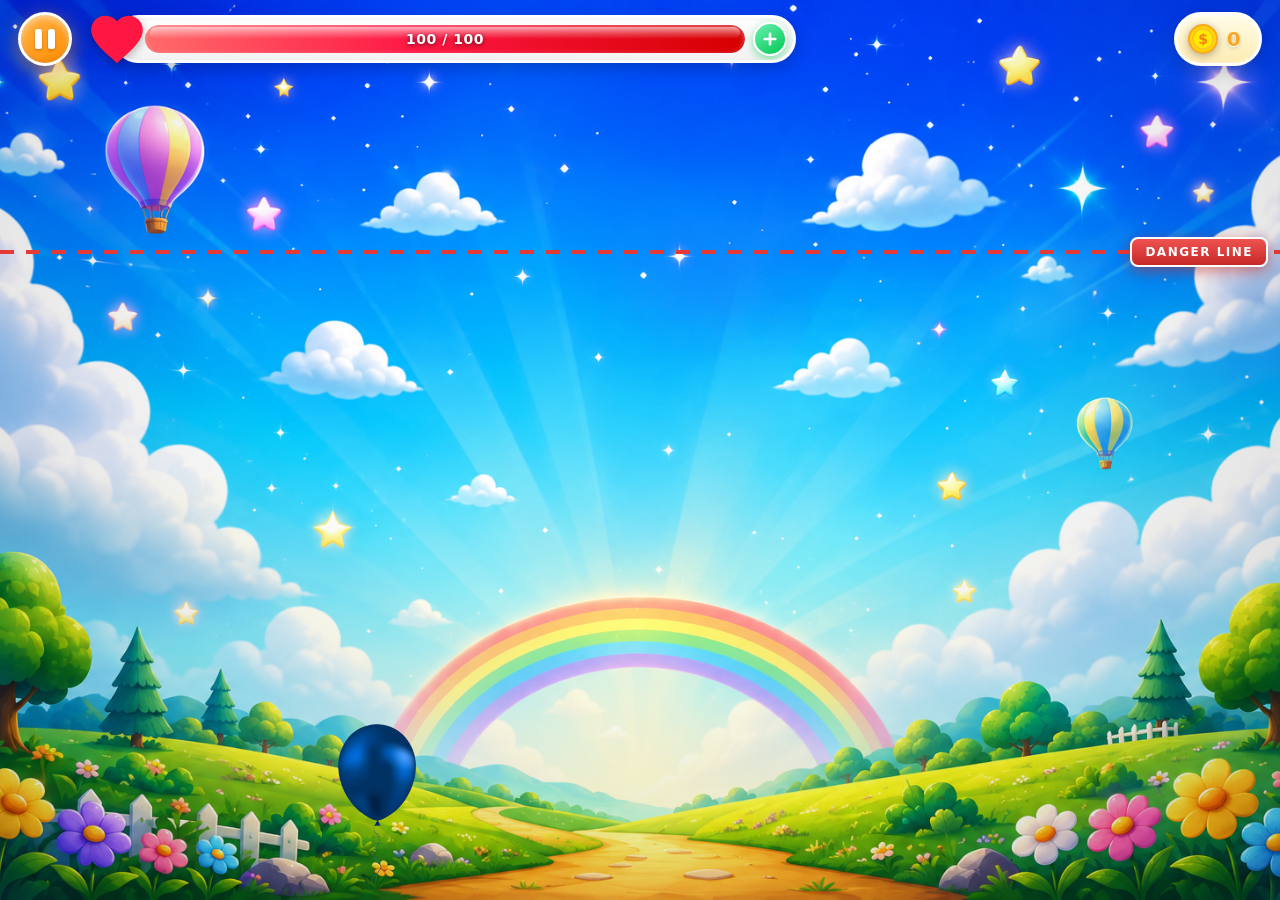
==== Balloon Pop Adventure/game.html @ c1c0a679 "Add files via upload" ====
<!DOCTYPE html>
<html lang="en">
<head>
<meta charset="UTF-8">
<meta name="viewport" content="width=device-width, initial-scale=1.0, maximum-scale=1.0, user-scalable=no">
<title>Balloon Game UI – Full Screen</title>
<style>
  * {
    margin: 0;
    padding: 0;
    box-sizing: border-box;
    -webkit-tap-highlight-color: transparent;
  }

  html, body {
    width: 100%;
    height: 100%;
    overflow: hidden;
    font-family: 'Segoe UI', system-ui, -apple-system, sans-serif;
  }

  body {
    background: url('assets/bg-img.png') center center / cover no-repeat;
    background-color: #5DADE2;
    position: relative;
  }

  body::before {
    content: '';
    position: absolute;
    inset: 0;
    background: radial-gradient(ellipse at 50% 30%, transparent 40%, rgba(0,0,0,0.18) 100%);
    pointer-events: none;
    z-index: 1;
  }

  /* ========== FULL-SCREEN GAME LAYER ========== */
  .game-ui {
    position: absolute;
    inset: 0;
    z-index: 10;
  }

  /* ========== TOP BAR ========== */
  .top-bar {
    position: absolute;
    top: 0;
    left: 0;
    right: 0;
    padding: max(12px, env(safe-area-inset-top)) clamp(10px, 3vw, 18px) 10px;
    display: flex;
    align-items: center;
    gap: clamp(8px, 2vw, 14px);
    z-index: 30;
    animation: slideDown 0.7s cubic-bezier(0.22, 1, 0.36, 1) both;
    flex-wrap: nowrap;
  }

  @keyframes slideDown {
    from { opacity: 0; transform: translateY(-45px); }
    to   { opacity: 1; transform: translateY(0); }
  }

  /* ----- Pause Button ----- */
  .pause-btn {
    width: clamp(42px, 12vw, 54px);
    height: clamp(42px, 12vw, 54px);
    border-radius: 50%;
    background: linear-gradient(145deg, #FFB347, #FF8C00);
    border: 3px solid #fff;
    box-shadow:
      0 6px 20px rgba(255, 140, 0, 0.55),
      inset 0 3px 6px rgba(255,255,255,0.5),
      inset 0 -2px 4px rgba(0,0,0,0.12);
    display: flex;
    align-items: center;
    justify-content: center;
    cursor: pointer;
    flex-shrink: 0;
    transition: transform 0.18s ease, box-shadow 0.18s ease;
    animation: gentlePulse 2.8s ease-in-out infinite;
  }
  .pause-btn:hover {
    transform: scale(1.1);
    box-shadow: 0 8px 24px rgba(255, 140, 0, 0.65);
  }
  .pause-btn:active {
    transform: scale(0.92);
  }
  .pause-icon {
    display: flex;
    gap: clamp(4px, 1.2vw, 6px);
  }
  .pause-icon span {
    width: clamp(5px, 1.5vw, 7px);
    height: clamp(14px, 4.5vw, 20px);
    background: #fff;
    border-radius: 2.5px;
    box-shadow: 0 1px 3px rgba(0,0,0,0.25);
  }

  @keyframes gentlePulse {
    0%, 100% { box-shadow: 0 6px 20px rgba(255, 140, 0, 0.55), inset 0 3px 6px rgba(255,255,255,0.5); }
    50%      { box-shadow: 0 6px 28px rgba(255, 140, 0, 0.75), inset 0 3px 6px rgba(255,255,255,0.5); }
  }

  /* ----- Energy Bar (flexible) ----- */
  .energy-wrap {
    position: relative;
    flex: 1 1 auto;
    min-width: 0;                 /* allows shrinking */
    max-width: min(710px, 55vw);
    height: clamp(36px, 10vw, 48px);
  }

  .energy-bar {
    position: absolute;
    left: clamp(18px, 5vw, 28px); /* space for overlapping heart */
    right: 0;
    top: 0;
    bottom: 0;
    background: linear-gradient(180deg, #ffffff 0%, #f3f3f3 100%);
    border-radius: 999px;
    border: 3px solid #fff;
    box-shadow:
      0 5px 16px rgba(0,0,0,0.2),
      inset 0 1px 4px rgba(0,0,0,0.06);
    display: flex;
    align-items: center;
    padding: 0 6px 0 clamp(18px, 5vw, 28px);
    overflow: hidden;
  }

  /* Heart overlapping the left corner */
  .heart-icon {
    position: absolute;
    left: 0;
    top: 50%;
    transform: translateY(-50%);
    width: clamp(40px, 12vw, 62px);
    height: clamp(40px, 12vw, 62px);
    z-index: 5;
    filter: drop-shadow(0 3px 5px rgba(0,0,0,0.3));
    animation: heartbeat 1.6s ease-in-out infinite;
  }

  @keyframes heartbeat {
    0%, 100%, 14%, 28%, 70% { transform: translateY(-50%) scale(1); }
    42%      { transform: translateY(-50%) scale(1.14); }
  }

  .energy-fill-wrap {
    flex: 1;
    height: clamp(18px, 5.5vw, 28px);
    background: #e4e4e4;
    border-radius: 999px;
    overflow: hidden;
    position: relative;
    min-width: 0;
  }

  .energy-fill {
    height: 100%;
    width: 100%;
    background: linear-gradient(90deg, #FF6B6B 0%, #FF1744 45%, #D50000 100%);
    border-radius: 999px;
    position: relative;
    box-shadow: inset 0 2px 6px rgba(255,255,255,0.4);
    animation: energyShine 2.5s ease-in-out infinite;
  }
  .energy-fill::after {
    content: '';
    position: absolute;
    top: 2px;
    left: 5px;
    right: 5px;
    height: 42%;
    background: linear-gradient(180deg, rgba(255,255,255,0.55), transparent);
    border-radius: 999px;
  }

  @keyframes energyShine {
    0%, 100% { filter: brightness(1); }
    50%      { filter: brightness(1.13); }
  }

  .energy-text {
    position: absolute;
    left: 50%;
    top: 50%;
    transform: translate(-50%, -50%);
    font-size: clamp(11px, 3vw, 14px);
    font-weight: 800;
    color: #fff;
    text-shadow: 0 1px 4px rgba(0,0,0,0.6);
    letter-spacing: 0.5px;
    white-space: nowrap;
    z-index: 2;
  }

  /* + button */
  .plus-btn {
    width: clamp(26px, 8vw, 34px);
    height: clamp(26px, 8vw, 34px);
    border-radius: 50%;
    background: linear-gradient(145deg, #69F0AE, #00C853);
    border: 2px solid #fff;
    box-shadow: 0 3px 10px rgba(0, 200, 83, 0.5);
    display: flex;
    align-items: center;
    justify-content: center;
    margin-left: clamp(4px, 1.5vw, 8px);
    cursor: pointer;
    flex-shrink: 0;
    transition: transform 0.18s ease;
    animation: plusGlow 2.2s ease-in-out infinite;
  }
  .plus-btn:hover { transform: scale(1.15); }
  .plus-btn:active { transform: scale(0.9); }
  .plus-btn svg {
    width: clamp(14px, 4vw, 18px);
    height: clamp(14px, 4vw, 18px);
  }

  @keyframes plusGlow {
    0%, 100% { box-shadow: 0 3px 10px rgba(0, 200, 83, 0.5); }
    50%      { box-shadow: 0 3px 16px rgba(0, 200, 83, 0.75); }
  }

  /* ----- Coins ----- */
  .coins {
    display: flex;
    align-items: center;
    gap: clamp(4px, 1.5vw, 8px);
    background: linear-gradient(180deg, #FFFDE7 0%, #FFECB3 100%);
    padding: clamp(5px, 1.5vw, 8px) clamp(10px, 3vw, 18px) clamp(5px, 1.5vw, 8px) clamp(6px, 2vw, 10px);
    border-radius: 999px;
    border: 3px solid #fff;
    box-shadow:
      0 5px 16px rgba(0,0,0,0.18),
      inset 0 1px 4px rgba(255,255,255,0.7);
    flex-shrink: 0;
    margin-left: auto;
    animation: coinFloat 3s ease-in-out infinite;
  }

  @keyframes coinFloat {
    0%, 100% { transform: translateY(0); }
    50%      { transform: translateY(-4px); }
  }

  .coin-icon {
    width: clamp(24px, 7vw, 32px);
    height: clamp(24px, 7vw, 32px);
    filter: drop-shadow(0 2px 4px rgba(0,0,0,0.3));
    animation: coinSpin 6s linear infinite;
  }

  @keyframes coinSpin {
    0%   { transform: rotateY(0deg); }
    100% { transform: rotateY(360deg); }
  }

  .coin-value {
    font-size: clamp(14px, 4vw, 20px);
    font-weight: 800;
    color: #F9A825;
    text-shadow: 0 1px 0 #fff, 0 2px 4px rgba(0,0,0,0.18);
    letter-spacing: 0.4px;
  }

  /* ========== DANGER LINE ========== */
  .danger-line {
    position: absolute;
    left: 0;
    right: 0;
    top: clamp(22%, 28vh, 30%);
    height: 0;
    z-index: 20;
    display: flex;
    align-items: center;
    animation: dangerAppear 0.9s cubic-bezier(0.22, 1, 0.36, 1) 0.3s both;
  }

  @keyframes dangerAppear {
    from { opacity: 0; transform: scaleX(0.55); }
    to   { opacity: 1; transform: scaleX(1); }
  }

  .danger-line::before {
    content: '';
    position: absolute;
    left: 0;
    right: 0;
    height: 4px;
    background: repeating-linear-gradient(
      90deg,
      #E53935 0px,
      #E53935 14px,
      transparent 14px,
      transparent 26px
    );
    animation: dangerPulse 1.4s ease-in-out infinite;
  }

  @keyframes dangerPulse {
    0%, 100% {
      box-shadow: 0 0 8px rgba(229, 57, 53, 0.55);
      opacity: 0.9;
    }
    50% {
      box-shadow: 0 0 18px rgba(229, 57, 53, 0.95), 0 0 35px rgba(229, 57, 53, 0.45);
      opacity: 1;
    }
  }

  .danger-label {
    position: absolute;
    right: max(12px, env(safe-area-inset-right));
    background: linear-gradient(180deg, #EF5350, #C62828);
    color: #fff;
    font-size: clamp(9px, 2.5vw, 12px);
    font-weight: 800;
    letter-spacing: 1.5px;
    padding: clamp(4px, 1.2vw, 6px) clamp(8px, 2.5vw, 13px);
    border-radius: 8px;
    border: 2px solid #fff;
    box-shadow: 0 4px 14px rgba(198, 40, 40, 0.55);
    text-transform: uppercase;
    white-space: nowrap;
    animation: labelBlink 2s ease-in-out infinite;
  }

  @keyframes labelBlink {
    0%, 100% { transform: scale(1); }
    50%      { transform: scale(1.06); }
  }

  /* Balloons */
  .balloon-container {
    position: absolute;
    inset: 0;
    z-index: 15;
    overflow: hidden;
    pointer-events: none;
  }
  .balloon-container .balloon {
    position: absolute;
    width: clamp(50px, 18vw, 80px);
    height: auto;
    cursor: pointer;
    user-select: none;
    pointer-events: auto;
    transition: transform 0.15s ease;
  }
  .balloon-container .balloon.pop {
    transform: scale(1.4);
    opacity: 0;
  }

  /* Game Over */
  .game-over {
    position: absolute;
    inset: 0;
    z-index: 50;
    display: flex;
    flex-direction: column;
    align-items: center;
    justify-content: center;
    background: rgba(0, 0, 0, 0.55);
    color: #fff;
    gap: clamp(10px, 3vw, 16px);
    text-align: center;
    padding: 20px;
  }
  .game-over.hidden {
    display: none !important;
  }
  .game-over h2 {
    font-size: clamp(1.6rem, 7vw, 2.4rem);
    font-weight: 800;
  }
  .game-over p {
    font-size: clamp(1rem, 4vw, 1.3rem);
  }
  #restart-btn {
    margin-top: 12px;
    padding: clamp(10px, 3vw, 14px) clamp(24px, 8vw, 36px);
    font-size: clamp(0.95rem, 3.5vw, 1.1rem);
    font-weight: 700;
    border: none;
    border-radius: 50px;
    background: linear-gradient(145deg, #FFB347, #FF8C00);
    color: #fff;
    cursor: pointer;
    box-shadow: 0 6px 20px rgba(255, 140, 0, 0.5);
  }
  #restart-btn:active {
    transform: scale(0.95);
  }

  /* ========== RESPONSIVE BREAKPOINTS ========== */

  /* Very small phones */
  @media (max-width: 380px) {
    .top-bar {
      gap: 6px;
      padding-left: 8px;
      padding-right: 8px;
    }
    .energy-wrap {
      max-width: 48vw;
    }
    .energy-text {
      font-size: 10px;
    }
    .coins {
      padding: 4px 8px 4px 5px;
    }
  }

  /* Phones landscape / small tablets */
  @media (max-height: 500px) and (orientation: landscape) {
    .top-bar {
      padding-top: max(8px, env(safe-area-inset-top));
      padding-bottom: 6px;
    }
    .energy-wrap {
      height: 34px;
    }
    .heart-icon {
      width: 36px;
      height: 36px;
    }
    .danger-line {
      top: 32%;
    }
  }

  /* Tablets and up – give energy bar more room */
  @media (min-width: 768px) {
    .energy-wrap {
      max-width: min(710px, 60vw);
    }
  }

  /* Large screens */
  @media (min-width: 1200px) {
    .energy-wrap {
      max-width: 710px;
    }
  }
</style>
</head>
<body>

  <div class="game-ui">

    <div class="top-bar">
      <div class="pause-btn" title="Pause">
        <div class="pause-icon">
          <span></span>
          <span></span>
        </div>
      </div>

      <div class="energy-wrap">
        <svg class="heart-icon" viewBox="0 0 24 24" fill="#FF1744">
          <path d="M12 21.35l-1.45-1.32C5.4 15.36 2 12.28 2 8.5 2 5.42 4.42 3 7.5 3c1.74 0 3.41.81 4.5 2.09C13.09 3.81 14.76 3 16.5 3 19.58 3 22 5.42 22 8.5c0 3.78-3.4 6.86-8.55 11.54L12 21.35z"/>
        </svg>

        <div class="energy-bar">
          <div class="energy-fill-wrap">
            <div class="energy-fill"></div>
            <div class="energy-text">100 / 100</div>
          </div>

          <div class="plus-btn">
            <svg viewBox="0 0 24 24" fill="none" stroke="#fff" stroke-width="3.5" stroke-linecap="round">
              <line x1="12" y1="5" x2="12" y2="19"/>
              <line x1="5" y1="12" x2="19" y2="12"/>
            </svg>
          </div>
        </div>
      </div>

      <div class="coins">
        <svg class="coin-icon" viewBox="0 0 32 32">
          <circle cx="16" cy="16" r="14" fill="#FFD600" stroke="#F9A825" stroke-width="2"/>
          <circle cx="16" cy="16" r="10" fill="#FFEA00" stroke="#FBC02D" stroke-width="1.5"/>
          <text x="16" y="21" text-anchor="middle" font-size="14" font-weight="900" fill="#F57F17">$</text>
        </svg>
        <span class="coin-value">0</span>
      </div>
    </div>

    <div class="danger-line">
      <div class="danger-label">DANGER LINE</div>
    </div>

    <div id="balloon-container" class="balloon-container"></div>

    <section class="game-over hidden">
      <h2>Game Over</h2>
      <p>Score: <span class="final-score">0</span></p>
      <button id="restart-btn">Play Again</button>
    </section>

  </div>

  <script src="js/config.js" defer></script>
  <script src="js/ui.js" defer></script>
  <script src="js/balloon.js" defer></script>
  <script src="js/game.js" defer></script>
  <script src="js/main.js" defer></script>

</body>
</html>
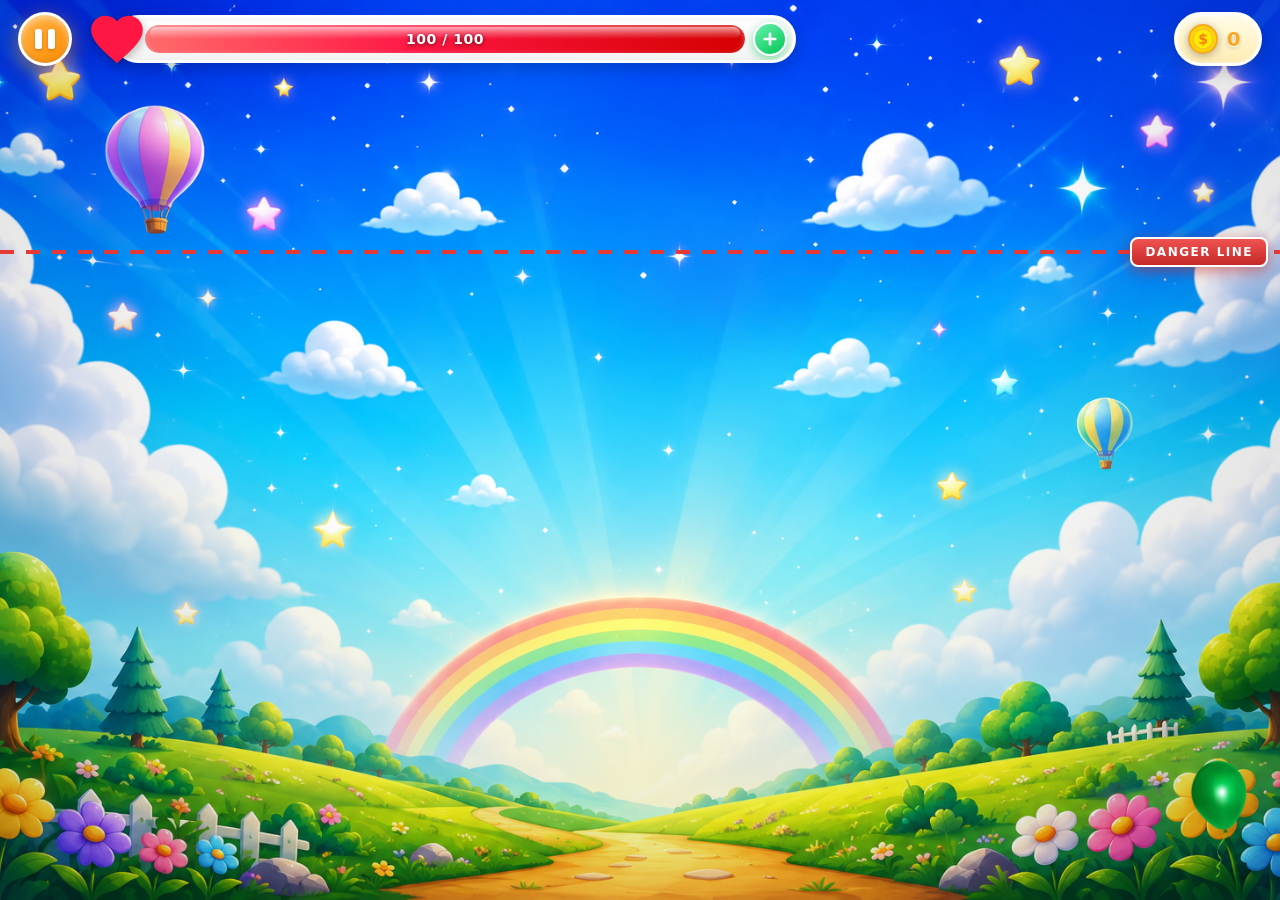
==== commit 37a985a4: "Add files via upload" ====
--- a/Balloon Pop Adventure/game.html
+++ b/Balloon Pop Adventure/game.html
@@ -399,6 +399,36 @@
     transform: scale(0.95);
   }
 
+  .game-over-buttons {
+  display: flex;
+  flex-wrap: wrap;
+  gap: 12px;
+  justify-content: center;
+  margin-top: 10px;
+}
+
+#home-btn {
+  padding: clamp(12px, 2vw, 16px) clamp(24px, 5vw, 40px);
+  font-size: clamp(0.9rem, 2vw, 1.1rem);
+  border-radius: 50px;
+  min-height: 48px;
+  border: none;
+  background: #4caf50;
+  color: white;
+  font-weight: bold;
+  cursor: pointer;
+  transition: 0.3s;
+}
+
+#home-btn:hover {
+  background: #43a047;
+  transform: scale(1.05);
+}
+
+#home-btn:active {
+  transform: scale(0.95);
+}
+
   /* ========== RESPONSIVE BREAKPOINTS ========== */
 
   /* Very small phones */
@@ -501,18 +531,41 @@
     <div id="balloon-container" class="balloon-container"></div>
 
     <section class="game-over hidden">
-      <h2>Game Over</h2>
-      <p>Score: <span class="final-score">0</span></p>
-      <button id="restart-btn">Play Again</button>
-    </section>
-
+  <h2>Game Over</h2>
+
+  <p>
+    Score:
+    <span class="final-score">0</span>
+  </p>
+
+  <div class="game-over-buttons">
+    <button id="restart-btn">Play Again</button>
+    <button id="home-btn">🏠 Return Home</button>
   </div>
+</section>
+
+  </div>
+
+  <audio id="pop-sound" preload="auto">
+  <source src="assets/audio/sound-effects/pop.mp3" type="audio/mpeg" />
+</audio>
+<audio id="game-over-sound" preload="auto">
+  <source src="assets/audio/sound-effects/game-over.mp3" type="audio/mpeg" />
+</audio>
+<audio id="click-sound" preload="auto">
+  <source src="assets/audio/sound-effects/click.mp3" type="audio/mpeg" />
+</audio>
+<!-- Optional background music for the game -->
+<audio id="bg-music" loop preload="auto">
+  <source src="assets/audio/home-music.mp3" type="audio/mpeg" />
+</audio>
 
   <script src="js/config.js" defer></script>
-  <script src="js/ui.js" defer></script>
-  <script src="js/balloon.js" defer></script>
-  <script src="js/game.js" defer></script>
-  <script src="js/main.js" defer></script>
+<script src="js/sound.js" defer></script>   <!-- ← THIS WAS MISSING -->
+<script src="js/ui.js" defer></script>
+<script src="js/balloon.js" defer></script>
+<script src="js/game.js" defer></script>
+<script src="js/main.js" defer></script>
 
 </body>
 </html>
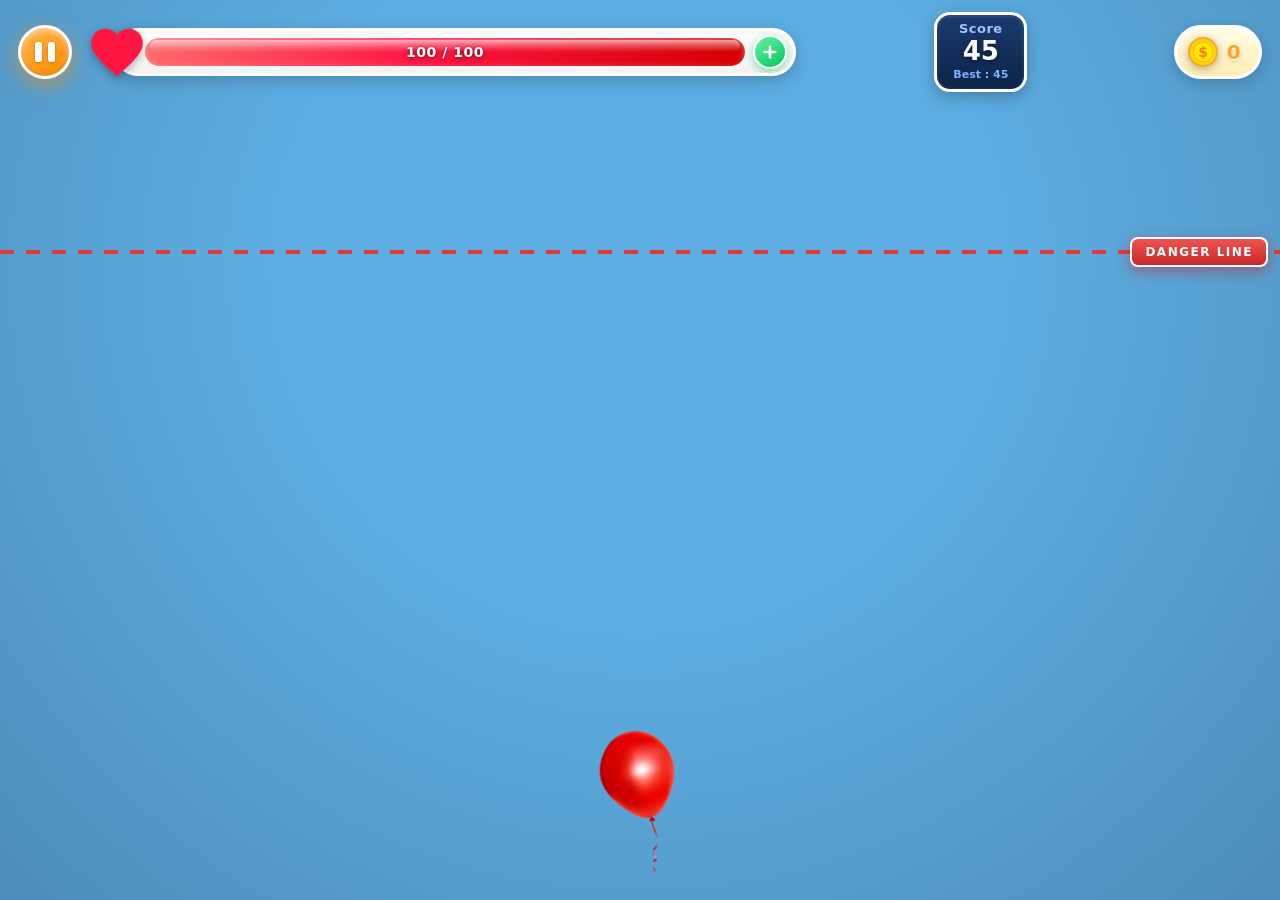
==== commit 9c4f8fe4: "Add files via upload" ====
--- a/Balloon Pop Adventure/game.html
+++ b/Balloon Pop Adventure/game.html
@@ -1,571 +1,109 @@
 <!DOCTYPE html>
 <html lang="en">
-<head>
-<meta charset="UTF-8">
-<meta name="viewport" content="width=device-width, initial-scale=1.0, maximum-scale=1.0, user-scalable=no">
-<title>Balloon Game UI – Full Screen</title>
-<style>
-  * {
-    margin: 0;
-    padding: 0;
-    box-sizing: border-box;
-    -webkit-tap-highlight-color: transparent;
-  }
+  <head>
+    <meta charset="UTF-8">
+    <meta name="viewport"
+      content="width=device-width, initial-scale=1.0, maximum-scale=1.0, user-scalable=no">
+    <title>Balloon Game UI – Full Screen</title>
+    <link rel="stylesheet" href="css/style.css">
+  </head>
+  <body>
 
-  html, body {
-    width: 100%;
-    height: 100%;
-    overflow: hidden;
-    font-family: 'Segoe UI', system-ui, -apple-system, sans-serif;
-  }
+    <div class="game-ui">
 
-  body {
-    background: url('assets/bg-img.png') center center / cover no-repeat;
-    background-color: #5DADE2;
-    position: relative;
-  }
+      <div class="top-bar">
+        <div class="pause-btn" title="Pause">
+          <div class="pause-icon">
+            <span></span>
+            <span></span>
+          </div>
+        </div>
 
-  body::before {
-    content: '';
-    position: absolute;
-    inset: 0;
-    background: radial-gradient(ellipse at 50% 30%, transparent 40%, rgba(0,0,0,0.18) 100%);
-    pointer-events: none;
-    z-index: 1;
-  }
+        <div class="energy-wrap">
+          <svg class="heart-icon" viewBox="0 0 24 24" fill="#FF1744">
+            <path
+              d="M12 21.35l-1.45-1.32C5.4 15.36 2 12.28 2 8.5 2 5.42 4.42 3 7.5 3c1.74 0 3.41.81 4.5 2.09C13.09 3.81 14.76 3 16.5 3 19.58 3 22 5.42 22 8.5c0 3.78-3.4 6.86-8.55 11.54L12 21.35z" />
+          </svg>
 
-  /* ========== FULL-SCREEN GAME LAYER ========== */
-  .game-ui {
-    position: absolute;
-    inset: 0;
-    z-index: 10;
-  }
+          <div class="energy-bar">
+            <div class="energy-fill-wrap">
+              <div class="energy-fill"></div>
+              <div class="energy-text">100 / 100</div>
+            </div>
 
-  /* ========== TOP BAR ========== */
-  .top-bar {
-    position: absolute;
-    top: 0;
-    left: 0;
-    right: 0;
-    padding: max(12px, env(safe-area-inset-top)) clamp(10px, 3vw, 18px) 10px;
-    display: flex;
-    align-items: center;
-    gap: clamp(8px, 2vw, 14px);
-    z-index: 30;
-    animation: slideDown 0.7s cubic-bezier(0.22, 1, 0.36, 1) both;
-    flex-wrap: nowrap;
-  }
+            <div class="plus-btn">
+              <svg viewBox="0 0 24 24" fill="none" stroke="#fff"
+                stroke-width="3.5" stroke-linecap="round">
+                <line x1="12" y1="5" x2="12" y2="19" />
+                <line x1="5" y1="12" x2="19" y2="12" />
+              </svg>
+            </div>
+          </div>
+        </div>
 
-  @keyframes slideDown {
-    from { opacity: 0; transform: translateY(-45px); }
-    to   { opacity: 1; transform: translateY(0); }
-  }
+        <!-- ===== SCORE BOX ===== -->
+        <div class="score-box">
+          <div class="score-label">Score</div>
+          <div class="score-value">0</div>
+          <div class="best-score">Best : 0</div>
+        </div>
 
-  /* ----- Pause Button ----- */
-  .pause-btn {
-    width: clamp(42px, 12vw, 54px);
-    height: clamp(42px, 12vw, 54px);
-    border-radius: 50%;
-    background: linear-gradient(145deg, #FFB347, #FF8C00);
-    border: 3px solid #fff;
-    box-shadow:
-      0 6px 20px rgba(255, 140, 0, 0.55),
-      inset 0 3px 6px rgba(255,255,255,0.5),
-      inset 0 -2px 4px rgba(0,0,0,0.12);
-    display: flex;
-    align-items: center;
-    justify-content: center;
-    cursor: pointer;
-    flex-shrink: 0;
-    transition: transform 0.18s ease, box-shadow 0.18s ease;
-    animation: gentlePulse 2.8s ease-in-out infinite;
-  }
-  .pause-btn:hover {
-    transform: scale(1.1);
-    box-shadow: 0 8px 24px rgba(255, 140, 0, 0.65);
-  }
-  .pause-btn:active {
-    transform: scale(0.92);
-  }
-  .pause-icon {
-    display: flex;
-    gap: clamp(4px, 1.2vw, 6px);
-  }
-  .pause-icon span {
-    width: clamp(5px, 1.5vw, 7px);
-    height: clamp(14px, 4.5vw, 20px);
-    background: #fff;
-    border-radius: 2.5px;
-    box-shadow: 0 1px 3px rgba(0,0,0,0.25);
-  }
-
-  @keyframes gentlePulse {
-    0%, 100% { box-shadow: 0 6px 20px rgba(255, 140, 0, 0.55), inset 0 3px 6px rgba(255,255,255,0.5); }
-    50%      { box-shadow: 0 6px 28px rgba(255, 140, 0, 0.75), inset 0 3px 6px rgba(255,255,255,0.5); }
-  }
-
-  /* ----- Energy Bar (flexible) ----- */
-  .energy-wrap {
-    position: relative;
-    flex: 1 1 auto;
-    min-width: 0;                 /* allows shrinking */
-    max-width: min(710px, 55vw);
-    height: clamp(36px, 10vw, 48px);
-  }
-
-  .energy-bar {
-    position: absolute;
-    left: clamp(18px, 5vw, 28px); /* space for overlapping heart */
-    right: 0;
-    top: 0;
-    bottom: 0;
-    background: linear-gradient(180deg, #ffffff 0%, #f3f3f3 100%);
-    border-radius: 999px;
-    border: 3px solid #fff;
-    box-shadow:
-      0 5px 16px rgba(0,0,0,0.2),
-      inset 0 1px 4px rgba(0,0,0,0.06);
-    display: flex;
-    align-items: center;
-    padding: 0 6px 0 clamp(18px, 5vw, 28px);
-    overflow: hidden;
-  }
-
-  /* Heart overlapping the left corner */
-  .heart-icon {
-    position: absolute;
-    left: 0;
-    top: 50%;
-    transform: translateY(-50%);
-    width: clamp(40px, 12vw, 62px);
-    height: clamp(40px, 12vw, 62px);
-    z-index: 5;
-    filter: drop-shadow(0 3px 5px rgba(0,0,0,0.3));
-    animation: heartbeat 1.6s ease-in-out infinite;
-  }
-
-  @keyframes heartbeat {
-    0%, 100%, 14%, 28%, 70% { transform: translateY(-50%) scale(1); }
-    42%      { transform: translateY(-50%) scale(1.14); }
-  }
-
-  .energy-fill-wrap {
-    flex: 1;
-    height: clamp(18px, 5.5vw, 28px);
-    background: #e4e4e4;
-    border-radius: 999px;
-    overflow: hidden;
-    position: relative;
-    min-width: 0;
-  }
-
-  .energy-fill {
-    height: 100%;
-    width: 100%;
-    background: linear-gradient(90deg, #FF6B6B 0%, #FF1744 45%, #D50000 100%);
-    border-radius: 999px;
-    position: relative;
-    box-shadow: inset 0 2px 6px rgba(255,255,255,0.4);
-    animation: energyShine 2.5s ease-in-out infinite;
-  }
-  .energy-fill::after {
-    content: '';
-    position: absolute;
-    top: 2px;
-    left: 5px;
-    right: 5px;
-    height: 42%;
-    background: linear-gradient(180deg, rgba(255,255,255,0.55), transparent);
-    border-radius: 999px;
-  }
-
-  @keyframes energyShine {
-    0%, 100% { filter: brightness(1); }
-    50%      { filter: brightness(1.13); }
-  }
-
-  .energy-text {
-    position: absolute;
-    left: 50%;
-    top: 50%;
-    transform: translate(-50%, -50%);
-    font-size: clamp(11px, 3vw, 14px);
-    font-weight: 800;
-    color: #fff;
-    text-shadow: 0 1px 4px rgba(0,0,0,0.6);
-    letter-spacing: 0.5px;
-    white-space: nowrap;
-    z-index: 2;
-  }
-
-  /* + button */
-  .plus-btn {
-    width: clamp(26px, 8vw, 34px);
-    height: clamp(26px, 8vw, 34px);
-    border-radius: 50%;
-    background: linear-gradient(145deg, #69F0AE, #00C853);
-    border: 2px solid #fff;
-    box-shadow: 0 3px 10px rgba(0, 200, 83, 0.5);
-    display: flex;
-    align-items: center;
-    justify-content: center;
-    margin-left: clamp(4px, 1.5vw, 8px);
-    cursor: pointer;
-    flex-shrink: 0;
-    transition: transform 0.18s ease;
-    animation: plusGlow 2.2s ease-in-out infinite;
-  }
-  .plus-btn:hover { transform: scale(1.15); }
-  .plus-btn:active { transform: scale(0.9); }
-  .plus-btn svg {
-    width: clamp(14px, 4vw, 18px);
-    height: clamp(14px, 4vw, 18px);
-  }
-
-  @keyframes plusGlow {
-    0%, 100% { box-shadow: 0 3px 10px rgba(0, 200, 83, 0.5); }
-    50%      { box-shadow: 0 3px 16px rgba(0, 200, 83, 0.75); }
-  }
-
-  /* ----- Coins ----- */
-  .coins {
-    display: flex;
-    align-items: center;
-    gap: clamp(4px, 1.5vw, 8px);
-    background: linear-gradient(180deg, #FFFDE7 0%, #FFECB3 100%);
-    padding: clamp(5px, 1.5vw, 8px) clamp(10px, 3vw, 18px) clamp(5px, 1.5vw, 8px) clamp(6px, 2vw, 10px);
-    border-radius: 999px;
-    border: 3px solid #fff;
-    box-shadow:
-      0 5px 16px rgba(0,0,0,0.18),
-      inset 0 1px 4px rgba(255,255,255,0.7);
-    flex-shrink: 0;
-    margin-left: auto;
-    animation: coinFloat 3s ease-in-out infinite;
-  }
-
-  @keyframes coinFloat {
-    0%, 100% { transform: translateY(0); }
-    50%      { transform: translateY(-4px); }
-  }
-
-  .coin-icon {
-    width: clamp(24px, 7vw, 32px);
-    height: clamp(24px, 7vw, 32px);
-    filter: drop-shadow(0 2px 4px rgba(0,0,0,0.3));
-    animation: coinSpin 6s linear infinite;
-  }
-
-  @keyframes coinSpin {
-    0%   { transform: rotateY(0deg); }
-    100% { transform: rotateY(360deg); }
-  }
-
-  .coin-value {
-    font-size: clamp(14px, 4vw, 20px);
-    font-weight: 800;
-    color: #F9A825;
-    text-shadow: 0 1px 0 #fff, 0 2px 4px rgba(0,0,0,0.18);
-    letter-spacing: 0.4px;
-  }
-
-  /* ========== DANGER LINE ========== */
-  .danger-line {
-    position: absolute;
-    left: 0;
-    right: 0;
-    top: clamp(22%, 28vh, 30%);
-    height: 0;
-    z-index: 20;
-    display: flex;
-    align-items: center;
-    animation: dangerAppear 0.9s cubic-bezier(0.22, 1, 0.36, 1) 0.3s both;
-  }
-
-  @keyframes dangerAppear {
-    from { opacity: 0; transform: scaleX(0.55); }
-    to   { opacity: 1; transform: scaleX(1); }
-  }
-
-  .danger-line::before {
-    content: '';
-    position: absolute;
-    left: 0;
-    right: 0;
-    height: 4px;
-    background: repeating-linear-gradient(
-      90deg,
-      #E53935 0px,
-      #E53935 14px,
-      transparent 14px,
-      transparent 26px
-    );
-    animation: dangerPulse 1.4s ease-in-out infinite;
-  }
-
-  @keyframes dangerPulse {
-    0%, 100% {
-      box-shadow: 0 0 8px rgba(229, 57, 53, 0.55);
-      opacity: 0.9;
-    }
-    50% {
-      box-shadow: 0 0 18px rgba(229, 57, 53, 0.95), 0 0 35px rgba(229, 57, 53, 0.45);
-      opacity: 1;
-    }
-  }
-
-  .danger-label {
-    position: absolute;
-    right: max(12px, env(safe-area-inset-right));
-    background: linear-gradient(180deg, #EF5350, #C62828);
-    color: #fff;
-    font-size: clamp(9px, 2.5vw, 12px);
-    font-weight: 800;
-    letter-spacing: 1.5px;
-    padding: clamp(4px, 1.2vw, 6px) clamp(8px, 2.5vw, 13px);
-    border-radius: 8px;
-    border: 2px solid #fff;
-    box-shadow: 0 4px 14px rgba(198, 40, 40, 0.55);
-    text-transform: uppercase;
-    white-space: nowrap;
-    animation: labelBlink 2s ease-in-out infinite;
-  }
-
-  @keyframes labelBlink {
-    0%, 100% { transform: scale(1); }
-    50%      { transform: scale(1.06); }
-  }
-
-  /* Balloons */
-  .balloon-container {
-    position: absolute;
-    inset: 0;
-    z-index: 15;
-    overflow: hidden;
-    pointer-events: none;
-  }
-  .balloon-container .balloon {
-    position: absolute;
-    width: clamp(50px, 18vw, 80px);
-    height: auto;
-    cursor: pointer;
-    user-select: none;
-    pointer-events: auto;
-    transition: transform 0.15s ease;
-  }
-  .balloon-container .balloon.pop {
-    transform: scale(1.4);
-    opacity: 0;
-  }
-
-  /* Game Over */
-  .game-over {
-    position: absolute;
-    inset: 0;
-    z-index: 50;
-    display: flex;
-    flex-direction: column;
-    align-items: center;
-    justify-content: center;
-    background: rgba(0, 0, 0, 0.55);
-    color: #fff;
-    gap: clamp(10px, 3vw, 16px);
-    text-align: center;
-    padding: 20px;
-  }
-  .game-over.hidden {
-    display: none !important;
-  }
-  .game-over h2 {
-    font-size: clamp(1.6rem, 7vw, 2.4rem);
-    font-weight: 800;
-  }
-  .game-over p {
-    font-size: clamp(1rem, 4vw, 1.3rem);
-  }
-  #restart-btn {
-    margin-top: 12px;
-    padding: clamp(10px, 3vw, 14px) clamp(24px, 8vw, 36px);
-    font-size: clamp(0.95rem, 3.5vw, 1.1rem);
-    font-weight: 700;
-    border: none;
-    border-radius: 50px;
-    background: linear-gradient(145deg, #FFB347, #FF8C00);
-    color: #fff;
-    cursor: pointer;
-    box-shadow: 0 6px 20px rgba(255, 140, 0, 0.5);
-  }
-  #restart-btn:active {
-    transform: scale(0.95);
-  }
-
-  .game-over-buttons {
-  display: flex;
-  flex-wrap: wrap;
-  gap: 12px;
-  justify-content: center;
-  margin-top: 10px;
-}
-
-#home-btn {
-  padding: clamp(12px, 2vw, 16px) clamp(24px, 5vw, 40px);
-  font-size: clamp(0.9rem, 2vw, 1.1rem);
-  border-radius: 50px;
-  min-height: 48px;
-  border: none;
-  background: #4caf50;
-  color: white;
-  font-weight: bold;
-  cursor: pointer;
-  transition: 0.3s;
-}
-
-#home-btn:hover {
-  background: #43a047;
-  transform: scale(1.05);
-}
-
-#home-btn:active {
-  transform: scale(0.95);
-}
-
-  /* ========== RESPONSIVE BREAKPOINTS ========== */
-
-  /* Very small phones */
-  @media (max-width: 380px) {
-    .top-bar {
-      gap: 6px;
-      padding-left: 8px;
-      padding-right: 8px;
-    }
-    .energy-wrap {
-      max-width: 48vw;
-    }
-    .energy-text {
-      font-size: 10px;
-    }
-    .coins {
-      padding: 4px 8px 4px 5px;
-    }
-  }
-
-  /* Phones landscape / small tablets */
-  @media (max-height: 500px) and (orientation: landscape) {
-    .top-bar {
-      padding-top: max(8px, env(safe-area-inset-top));
-      padding-bottom: 6px;
-    }
-    .energy-wrap {
-      height: 34px;
-    }
-    .heart-icon {
-      width: 36px;
-      height: 36px;
-    }
-    .danger-line {
-      top: 32%;
-    }
-  }
-
-  /* Tablets and up – give energy bar more room */
-  @media (min-width: 768px) {
-    .energy-wrap {
-      max-width: min(710px, 60vw);
-    }
-  }
-
-  /* Large screens */
-  @media (min-width: 1200px) {
-    .energy-wrap {
-      max-width: 710px;
-    }
-  }
-</style>
-</head>
-<body>
-
-  <div class="game-ui">
-
-    <div class="top-bar">
-      <div class="pause-btn" title="Pause">
-        <div class="pause-icon">
-          <span></span>
-          <span></span>
+        <div class="coins">
+          <svg class="coin-icon" viewBox="0 0 32 32">
+            <circle cx="16" cy="16" r="14" fill="#FFD600" stroke="#F9A825"
+              stroke-width="2" />
+            <circle cx="16" cy="16" r="10" fill="#FFEA00" stroke="#FBC02D"
+              stroke-width="1.5" />
+            <text x="16" y="21" text-anchor="middle" font-size="14"
+              font-weight="900" fill="#F57F17">$</text>
+          </svg>
+          <span class="coin-value">0</span>
         </div>
       </div>
 
-      <div class="energy-wrap">
-        <svg class="heart-icon" viewBox="0 0 24 24" fill="#FF1744">
-          <path d="M12 21.35l-1.45-1.32C5.4 15.36 2 12.28 2 8.5 2 5.42 4.42 3 7.5 3c1.74 0 3.41.81 4.5 2.09C13.09 3.81 14.76 3 16.5 3 19.58 3 22 5.42 22 8.5c0 3.78-3.4 6.86-8.55 11.54L12 21.35z"/>
-        </svg>
-
-        <div class="energy-bar">
-          <div class="energy-fill-wrap">
-            <div class="energy-fill"></div>
-            <div class="energy-text">100 / 100</div>
-          </div>
-
-          <div class="plus-btn">
-            <svg viewBox="0 0 24 24" fill="none" stroke="#fff" stroke-width="3.5" stroke-linecap="round">
-              <line x1="12" y1="5" x2="12" y2="19"/>
-              <line x1="5" y1="12" x2="19" y2="12"/>
-            </svg>
-          </div>
-        </div>
+      <div class="danger-line">
+        <div class="danger-label">DANGER LINE</div>
       </div>
 
-      <div class="coins">
-        <svg class="coin-icon" viewBox="0 0 32 32">
-          <circle cx="16" cy="16" r="14" fill="#FFD600" stroke="#F9A825" stroke-width="2"/>
-          <circle cx="16" cy="16" r="10" fill="#FFEA00" stroke="#FBC02D" stroke-width="1.5"/>
-          <text x="16" y="21" text-anchor="middle" font-size="14" font-weight="900" fill="#F57F17">$</text>
-        </svg>
-        <span class="coin-value">0</span>
-      </div>
+      <div id="balloon-container" class="balloon-container"></div>
+
+      <section class="game-over hidden">
+        <h2>Game Over</h2>
+
+        <p>
+          Score:
+          <span class="final-score">0</span>
+        </p>
+
+        <div class="game-over-buttons">
+          <button id="restart-btn">Play Again</button>
+          <button id="home-btn">🏠 Return Home</button>
+        </div>
+      </section>
+
     </div>
 
-    <div class="danger-line">
-      <div class="danger-label">DANGER LINE</div>
-    </div>
+    <audio id="pop-sound" preload="auto">
+      <source src="assets/audio/sound-effects/pop.mp3" type="audio/mpeg" />
+    </audio>
+    <audio id="game-over-sound" preload="auto">
+      <source src="assets/audio/sound-effects/game-over.mp3"
+        type="audio/mpeg" />
+    </audio>
+    <audio id="click-sound" preload="auto">
+      <source src="assets/audio/sound-effects/click.mp3" type="audio/mpeg" />
+    </audio>
+    <!-- Optional background music for the game -->
+    <audio id="bg-music" loop preload="auto">
+      <source src="assets/audio/home-music.mp3" type="audio/mpeg" />
+    </audio>
 
-    <div id="balloon-container" class="balloon-container"></div>
+    <script src="js/config.js" defer></script>
+    <script src="js/sound.js" defer></script> <!-- ← THIS WAS MISSING -->
+    <script src="js/ui.js" defer></script>
+    <script src="js/balloon.js" defer></script>
+    <script src="js/game.js" defer></script>
+    <script src="js/main.js" defer></script>
 
-    <section class="game-over hidden">
-  <h2>Game Over</h2>
-
-  <p>
-    Score:
-    <span class="final-score">0</span>
-  </p>
-
-  <div class="game-over-buttons">
-    <button id="restart-btn">Play Again</button>
-    <button id="home-btn">🏠 Return Home</button>
-  </div>
-</section>
-
-  </div>
-
-  <audio id="pop-sound" preload="auto">
-  <source src="assets/audio/sound-effects/pop.mp3" type="audio/mpeg" />
-</audio>
-<audio id="game-over-sound" preload="auto">
-  <source src="assets/audio/sound-effects/game-over.mp3" type="audio/mpeg" />
-</audio>
-<audio id="click-sound" preload="auto">
-  <source src="assets/audio/sound-effects/click.mp3" type="audio/mpeg" />
-</audio>
-<!-- Optional background music for the game -->
-<audio id="bg-music" loop preload="auto">
-  <source src="assets/audio/home-music.mp3" type="audio/mpeg" />
-</audio>
-
-  <script src="js/config.js" defer></script>
-<script src="js/sound.js" defer></script>   <!-- ← THIS WAS MISSING -->
-<script src="js/ui.js" defer></script>
-<script src="js/balloon.js" defer></script>
-<script src="js/game.js" defer></script>
-<script src="js/main.js" defer></script>
-
-</body>
+  </body>
 </html>
--- a/Balloon Pop Adventure/css/style.css
+++ b/Balloon Pop Adventure/css/style.css
@@ -0,0 +1,588 @@
+* {
+  margin: 0;
+  padding: 0;
+  box-sizing: border-box;
+  -webkit-tap-highlight-color: transparent;
+}
+
+html,
+body {
+  width: 100%;
+  height: 100%;
+  overflow: hidden;
+  font-family:
+    "Segoe UI",
+    system-ui,
+    -apple-system,
+    sans-serif;
+}
+
+body {
+  background: url("assets/bg-img.png") center center / cover no-repeat;
+  background-color: #5dade2;
+  position: relative;
+}
+
+body::before {
+  content: "";
+  position: absolute;
+  inset: 0;
+  background: radial-gradient(
+    ellipse at 50% 30%,
+    transparent 40%,
+    rgba(0, 0, 0, 0.18) 100%
+  );
+  pointer-events: none;
+  z-index: 1;
+}
+
+/* ========== FULL-SCREEN GAME LAYER ========== */
+.game-ui {
+  position: absolute;
+  inset: 0;
+  z-index: 10;
+}
+
+/* ========== TOP BAR ========== */
+.top-bar {
+  position: absolute;
+  top: 0;
+  left: 0;
+  right: 0;
+  padding: max(12px, env(safe-area-inset-top)) clamp(10px, 3vw, 18px) 10px;
+  display: flex;
+  align-items: center;
+  gap: clamp(8px, 2vw, 14px);
+  z-index: 30;
+  animation: slideDown 0.7s cubic-bezier(0.22, 1, 0.36, 1) both;
+  flex-wrap: nowrap;
+}
+
+@keyframes slideDown {
+  from {
+    opacity: 0;
+    transform: translateY(-45px);
+  }
+  to {
+    opacity: 1;
+    transform: translateY(0);
+  }
+}
+
+/* ----- Pause Button ----- */
+.pause-btn {
+  width: clamp(42px, 12vw, 54px);
+  height: clamp(42px, 12vw, 54px);
+  border-radius: 50%;
+  background: linear-gradient(145deg, #ffb347, #ff8c00);
+  border: 3px solid #fff;
+  box-shadow:
+    0 6px 20px rgba(255, 140, 0, 0.55),
+    inset 0 3px 6px rgba(255, 255, 255, 0.5),
+    inset 0 -2px 4px rgba(0, 0, 0, 0.12);
+  display: flex;
+  align-items: center;
+  justify-content: center;
+  cursor: pointer;
+  flex-shrink: 0;
+  transition:
+    transform 0.18s ease,
+    box-shadow 0.18s ease;
+  animation: gentlePulse 2.8s ease-in-out infinite;
+}
+.pause-btn:hover {
+  transform: scale(1.1);
+  box-shadow: 0 8px 24px rgba(255, 140, 0, 0.65);
+}
+.pause-btn:active {
+  transform: scale(0.92);
+}
+.pause-icon {
+  display: flex;
+  gap: clamp(4px, 1.2vw, 6px);
+}
+.pause-icon span {
+  width: clamp(5px, 1.5vw, 7px);
+  height: clamp(14px, 4.5vw, 20px);
+  background: #fff;
+  border-radius: 2.5px;
+  box-shadow: 0 1px 3px rgba(0, 0, 0, 0.25);
+}
+
+@keyframes gentlePulse {
+  0%,
+  100% {
+    box-shadow:
+      0 6px 20px rgba(255, 140, 0, 0.55),
+      inset 0 3px 6px rgba(255, 255, 255, 0.5);
+  }
+  50% {
+    box-shadow:
+      0 6px 28px rgba(255, 140, 0, 0.75),
+      inset 0 3px 6px rgba(255, 255, 255, 0.5);
+  }
+}
+
+/* ----- Energy Bar (flexible) ----- */
+.energy-wrap {
+  position: relative;
+  flex: 1 1 auto;
+  min-width: 0; /* allows shrinking */
+  max-width: min(710px, 55vw);
+  height: clamp(36px, 10vw, 48px);
+}
+
+.energy-bar {
+  position: absolute;
+  left: clamp(18px, 5vw, 28px); /* space for overlapping heart */
+  right: 0;
+  top: 0;
+  bottom: 0;
+  background: linear-gradient(180deg, #ffffff 0%, #f3f3f3 100%);
+  border-radius: 999px;
+  border: 3px solid #fff;
+  box-shadow:
+    0 5px 16px rgba(0, 0, 0, 0.2),
+    inset 0 1px 4px rgba(0, 0, 0, 0.06);
+  display: flex;
+  align-items: center;
+  padding: 0 6px 0 clamp(18px, 5vw, 28px);
+  overflow: hidden;
+}
+
+/* Heart overlapping the left corner */
+.heart-icon {
+  position: absolute;
+  left: 0;
+  top: 50%;
+  transform: translateY(-50%);
+  width: clamp(40px, 12vw, 62px);
+  height: clamp(40px, 12vw, 62px);
+  z-index: 5;
+  filter: drop-shadow(0 3px 5px rgba(0, 0, 0, 0.3));
+  animation: heartbeat 1.6s ease-in-out infinite;
+}
+
+@keyframes heartbeat {
+  0%,
+  100%,
+  14%,
+  28%,
+  70% {
+    transform: translateY(-50%) scale(1);
+  }
+  42% {
+    transform: translateY(-50%) scale(1.14);
+  }
+}
+
+.energy-fill-wrap {
+  flex: 1;
+  height: clamp(18px, 5.5vw, 28px);
+  background: #e4e4e4;
+  border-radius: 999px;
+  overflow: hidden;
+  position: relative;
+  min-width: 0;
+}
+
+.energy-fill {
+  height: 100%;
+  width: 100%;
+  background: linear-gradient(90deg, #ff6b6b 0%, #ff1744 45%, #d50000 100%);
+  border-radius: 999px;
+  position: relative;
+  box-shadow: inset 0 2px 6px rgba(255, 255, 255, 0.4);
+  animation: energyShine 2.5s ease-in-out infinite;
+}
+.energy-fill::after {
+  content: "";
+  position: absolute;
+  top: 2px;
+  left: 5px;
+  right: 5px;
+  height: 42%;
+  background: linear-gradient(180deg, rgba(255, 255, 255, 0.55), transparent);
+  border-radius: 999px;
+}
+
+@keyframes energyShine {
+  0%,
+  100% {
+    filter: brightness(1);
+  }
+  50% {
+    filter: brightness(1.13);
+  }
+}
+
+.energy-text {
+  position: absolute;
+  left: 50%;
+  top: 50%;
+  transform: translate(-50%, -50%);
+  font-size: clamp(11px, 3vw, 14px);
+  font-weight: 800;
+  color: #fff;
+  text-shadow: 0 1px 4px rgba(0, 0, 0, 0.6);
+  letter-spacing: 0.5px;
+  white-space: nowrap;
+  z-index: 2;
+}
+
+/* + button */
+.plus-btn {
+  width: clamp(26px, 8vw, 34px);
+  height: clamp(26px, 8vw, 34px);
+  border-radius: 50%;
+  background: linear-gradient(145deg, #69f0ae, #00c853);
+  border: 2px solid #fff;
+  box-shadow: 0 3px 10px rgba(0, 200, 83, 0.5);
+  display: flex;
+  align-items: center;
+  justify-content: center;
+  margin-left: clamp(4px, 1.5vw, 8px);
+  cursor: pointer;
+  flex-shrink: 0;
+  transition: transform 0.18s ease;
+  animation: plusGlow 2.2s ease-in-out infinite;
+}
+.plus-btn:hover {
+  transform: scale(1.15);
+}
+.plus-btn:active {
+  transform: scale(0.9);
+}
+.plus-btn svg {
+  width: clamp(14px, 4vw, 18px);
+  height: clamp(14px, 4vw, 18px);
+}
+
+@keyframes plusGlow {
+  0%,
+  100% {
+    box-shadow: 0 3px 10px rgba(0, 200, 83, 0.5);
+  }
+  50% {
+    box-shadow: 0 3px 16px rgba(0, 200, 83, 0.75);
+  }
+}
+
+/* ===== SCORE BOX ===== */
+.score-box {
+  background: linear-gradient(180deg, #1a3a6e 0%, #0d2347 100%);
+  border-radius: 16px;
+  border: 3px solid #fff;
+  padding: 6px 16px 8px;
+  text-align: center;
+  box-shadow:
+    0 5px 16px rgba(0, 0, 0, 0.25),
+    inset 0 1px 4px rgba(255, 255, 255, 0.15);
+  flex-shrink: 0;
+  min-width: 90px;
+  margin-left: auto; /* pushes it toward the right */
+  margin-right: 8px;
+}
+
+.score-label {
+  font-size: clamp(10px, 2.5vw, 13px);
+  font-weight: 700;
+  color: #a0c4ff;
+  letter-spacing: 0.5px;
+  margin-bottom: 1px;
+}
+
+.score-value {
+  font-size: clamp(18px, 5vw, 26px);
+  font-weight: 900;
+  color: #ffffff;
+  line-height: 1.1;
+  text-shadow: 0 2px 4px rgba(0, 0, 0, 0.4);
+}
+
+.best-score {
+  font-size: clamp(9px, 2.2vw, 11px);
+  color: #7eb3ff;
+  margin-top: 2px;
+  font-weight: 600;
+}
+
+/* ----- Coins ----- */
+.coins {
+  display: flex;
+  align-items: center;
+  gap: clamp(4px, 1.5vw, 8px);
+  background: linear-gradient(180deg, #fffde7 0%, #ffecb3 100%);
+  padding: clamp(5px, 1.5vw, 8px) clamp(10px, 3vw, 18px) clamp(5px, 1.5vw, 8px)
+    clamp(6px, 2vw, 10px);
+  border-radius: 999px;
+  border: 3px solid #fff;
+  box-shadow:
+    0 5px 16px rgba(0, 0, 0, 0.18),
+    inset 0 1px 4px rgba(255, 255, 255, 0.7);
+  flex-shrink: 0;
+  margin-left: auto;
+  animation: coinFloat 3s ease-in-out infinite;
+}
+
+@keyframes coinFloat {
+  0%,
+  100% {
+    transform: translateY(0);
+  }
+  50% {
+    transform: translateY(-4px);
+  }
+}
+
+.coin-icon {
+  width: clamp(24px, 7vw, 32px);
+  height: clamp(24px, 7vw, 32px);
+  filter: drop-shadow(0 2px 4px rgba(0, 0, 0, 0.3));
+  animation: coinSpin 6s linear infinite;
+}
+
+@keyframes coinSpin {
+  0% {
+    transform: rotateY(0deg);
+  }
+  100% {
+    transform: rotateY(360deg);
+  }
+}
+
+.coin-value {
+  font-size: clamp(14px, 4vw, 20px);
+  font-weight: 800;
+  color: #f9a825;
+  text-shadow:
+    0 1px 0 #fff,
+    0 2px 4px rgba(0, 0, 0, 0.18);
+  letter-spacing: 0.4px;
+}
+
+/* ========== DANGER LINE ========== */
+.danger-line {
+  position: absolute;
+  left: 0;
+  right: 0;
+  top: clamp(22%, 28vh, 30%);
+  height: 0;
+  z-index: 20;
+  display: flex;
+  align-items: center;
+  animation: dangerAppear 0.9s cubic-bezier(0.22, 1, 0.36, 1) 0.3s both;
+}
+
+@keyframes dangerAppear {
+  from {
+    opacity: 0;
+    transform: scaleX(0.55);
+  }
+  to {
+    opacity: 1;
+    transform: scaleX(1);
+  }
+}
+
+.danger-line::before {
+  content: "";
+  position: absolute;
+  left: 0;
+  right: 0;
+  height: 4px;
+  background: repeating-linear-gradient(
+    90deg,
+    #e53935 0px,
+    #e53935 14px,
+    transparent 14px,
+    transparent 26px
+  );
+  animation: dangerPulse 1.4s ease-in-out infinite;
+}
+
+@keyframes dangerPulse {
+  0%,
+  100% {
+    box-shadow: 0 0 8px rgba(229, 57, 53, 0.55);
+    opacity: 0.9;
+  }
+  50% {
+    box-shadow:
+      0 0 18px rgba(229, 57, 53, 0.95),
+      0 0 35px rgba(229, 57, 53, 0.45);
+    opacity: 1;
+  }
+}
+
+.danger-label {
+  position: absolute;
+  right: max(12px, env(safe-area-inset-right));
+  background: linear-gradient(180deg, #ef5350, #c62828);
+  color: #fff;
+  font-size: clamp(9px, 2.5vw, 12px);
+  font-weight: 800;
+  letter-spacing: 1.5px;
+  padding: clamp(4px, 1.2vw, 6px) clamp(8px, 2.5vw, 13px);
+  border-radius: 8px;
+  border: 2px solid #fff;
+  box-shadow: 0 4px 14px rgba(198, 40, 40, 0.55);
+  text-transform: uppercase;
+  white-space: nowrap;
+  animation: labelBlink 2s ease-in-out infinite;
+}
+
+@keyframes labelBlink {
+  0%,
+  100% {
+    transform: scale(1);
+  }
+  50% {
+    transform: scale(1.06);
+  }
+}
+
+/* Balloons */
+.balloon-container {
+  position: absolute;
+  inset: 0;
+  z-index: 15;
+  overflow: hidden;
+  pointer-events: none;
+}
+.balloon-container .balloon {
+  position: absolute;
+  width: clamp(50px, 18vw, 80px);
+  height: auto;
+  cursor: pointer;
+  user-select: none;
+  pointer-events: auto;
+  transition: transform 0.15s ease;
+}
+.balloon-container .balloon.pop {
+  transform: scale(1.4);
+  opacity: 0;
+}
+
+/* Game Over */
+.game-over {
+  position: absolute;
+  inset: 0;
+  z-index: 50;
+  display: flex;
+  flex-direction: column;
+  align-items: center;
+  justify-content: center;
+  background: rgba(0, 0, 0, 0.55);
+  color: #fff;
+  gap: clamp(10px, 3vw, 16px);
+  text-align: center;
+  padding: 20px;
+}
+.game-over.hidden {
+  display: none !important;
+}
+.game-over h2 {
+  font-size: clamp(1.6rem, 7vw, 2.4rem);
+  font-weight: 800;
+}
+.game-over p {
+  font-size: clamp(1rem, 4vw, 1.3rem);
+}
+#restart-btn {
+  margin-top: 12px;
+  padding: clamp(10px, 3vw, 14px) clamp(24px, 8vw, 36px);
+  font-size: clamp(0.95rem, 3.5vw, 1.1rem);
+  font-weight: 700;
+  border: none;
+  border-radius: 50px;
+  background: linear-gradient(145deg, #ffb347, #ff8c00);
+  color: #fff;
+  cursor: pointer;
+  box-shadow: 0 6px 20px rgba(255, 140, 0, 0.5);
+}
+#restart-btn:active {
+  transform: scale(0.95);
+}
+
+.game-over-buttons {
+  display: flex;
+  flex-wrap: wrap;
+  gap: 12px;
+  justify-content: center;
+  margin-top: 10px;
+}
+
+#home-btn {
+  padding: clamp(12px, 2vw, 16px) clamp(24px, 5vw, 40px);
+  font-size: clamp(0.9rem, 2vw, 1.1rem);
+  border-radius: 50px;
+  min-height: 48px;
+  border: none;
+  background: #4caf50;
+  color: white;
+  font-weight: bold;
+  cursor: pointer;
+  transition: 0.3s;
+}
+
+#home-btn:hover {
+  background: #43a047;
+  transform: scale(1.05);
+}
+
+#home-btn:active {
+  transform: scale(0.95);
+}
+
+/* ========== RESPONSIVE BREAKPOINTS ========== */
+
+/* Very small phones */
+@media (max-width: 380px) {
+  .top-bar {
+    gap: 6px;
+    padding-left: 8px;
+    padding-right: 8px;
+  }
+  .energy-wrap {
+    max-width: 48vw;
+  }
+  .energy-text {
+    font-size: 10px;
+  }
+  .coins {
+    padding: 4px 8px 4px 5px;
+  }
+}
+
+/* Phones landscape / small tablets */
+@media (max-height: 500px) and (orientation: landscape) {
+  .top-bar {
+    padding-top: max(8px, env(safe-area-inset-top));
+    padding-bottom: 6px;
+  }
+  .energy-wrap {
+    height: 34px;
+  }
+  .heart-icon {
+    width: 36px;
+    height: 36px;
+  }
+  .danger-line {
+    top: 32%;
+  }
+}
+
+/* Tablets and up – give energy bar more room */
+@media (min-width: 768px) {
+  .energy-wrap {
+    max-width: min(710px, 60vw);
+  }
+}
+
+/* Large screens */
+@media (min-width: 1200px) {
+  .energy-wrap {
+    max-width: 710px;
+  }
+}
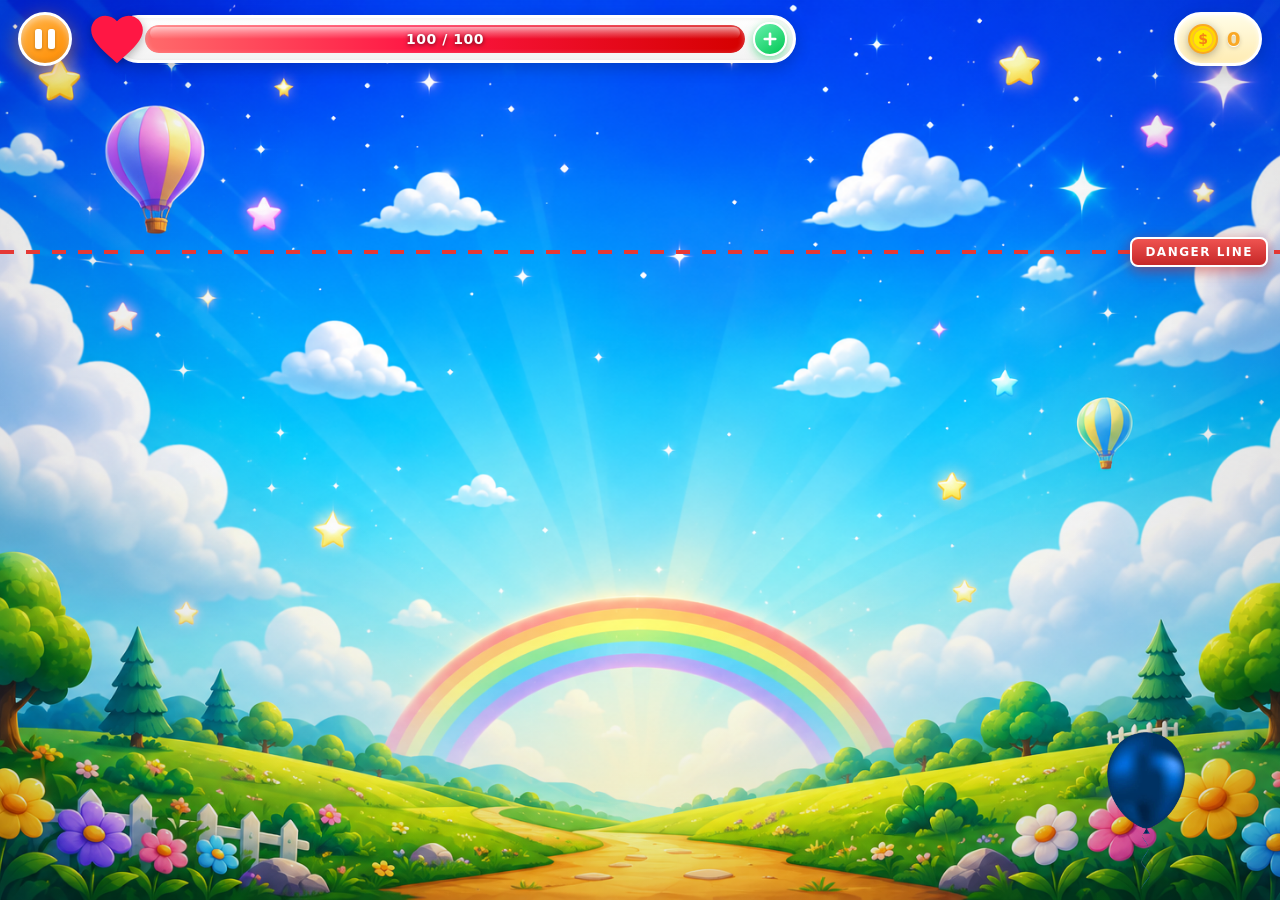
==== commit d359fb4e: "Add files via upload" ====
--- a/Balloon Pop Adventure/game.html
+++ b/Balloon Pop Adventure/game.html
@@ -1,109 +1,734 @@
 <!DOCTYPE html>
 <html lang="en">
-  <head>
-    <meta charset="UTF-8">
-    <meta name="viewport"
-      content="width=device-width, initial-scale=1.0, maximum-scale=1.0, user-scalable=no">
-    <title>Balloon Game UI – Full Screen</title>
-    <link rel="stylesheet" href="css/style.css">
-  </head>
-  <body>
-
-    <div class="game-ui">
-
-      <div class="top-bar">
-        <div class="pause-btn" title="Pause">
-          <div class="pause-icon">
-            <span></span>
-            <span></span>
+<head>
+<meta charset="UTF-8">
+<meta name="viewport" content="width=device-width, initial-scale=1.0, maximum-scale=1.0, user-scalable=no">
+<title>Balloon Game UI – Full Screen</title>
+<style>
+  * {
+    margin: 0;
+    padding: 0;
+    box-sizing: border-box;
+    -webkit-tap-highlight-color: transparent;
+  }
+
+  html, body {
+    width: 100%;
+    height: 100%;
+    overflow: hidden;
+    font-family: 'Segoe UI', system-ui, -apple-system, sans-serif;
+  }
+
+  body {
+    background: url('assets/bg-img.png') center center / cover no-repeat;
+    background-color: #5DADE2;
+    position: relative;
+  }
+
+  body::before {
+    content: '';
+    position: absolute;
+    inset: 0;
+    background: radial-gradient(ellipse at 50% 30%, transparent 40%, rgba(0,0,0,0.18) 100%);
+    pointer-events: none;
+    z-index: 1;
+  }
+
+  /* ========== FULL-SCREEN GAME LAYER ========== */
+  .game-ui {
+    position: absolute;
+    inset: 0;
+    z-index: 10;
+  }
+
+  /* ========== TOP BAR ========== */
+  .top-bar {
+    position: absolute;
+    top: 0;
+    left: 0;
+    right: 0;
+    padding: max(12px, env(safe-area-inset-top)) clamp(10px, 3vw, 18px) 10px;
+    display: flex;
+    align-items: center;
+    gap: clamp(8px, 2vw, 14px);
+    z-index: 30;
+    animation: slideDown 0.7s cubic-bezier(0.22, 1, 0.36, 1) both;
+    flex-wrap: nowrap;
+  }
+
+  @keyframes slideDown {
+    from { opacity: 0; transform: translateY(-45px); }
+    to   { opacity: 1; transform: translateY(0); }
+  }
+
+  /* ----- Pause Button ----- */
+  .pause-btn {
+    width: clamp(42px, 12vw, 54px);
+    height: clamp(42px, 12vw, 54px);
+    border-radius: 50%;
+    background: linear-gradient(145deg, #FFB347, #FF8C00);
+    border: 3px solid #fff;
+    box-shadow:
+      0 6px 20px rgba(255, 140, 0, 0.55),
+      inset 0 3px 6px rgba(255,255,255,0.5),
+      inset 0 -2px 4px rgba(0,0,0,0.12);
+    display: flex;
+    align-items: center;
+    justify-content: center;
+    cursor: pointer;
+    flex-shrink: 0;
+    transition: transform 0.18s ease, box-shadow 0.18s ease;
+    animation: gentlePulse 2.8s ease-in-out infinite;
+  }
+  .pause-btn:hover {
+    transform: scale(1.1);
+    box-shadow: 0 8px 24px rgba(255, 140, 0, 0.65);
+  }
+  .pause-btn:active {
+    transform: scale(0.92);
+  }
+  .pause-icon {
+    display: flex;
+    gap: clamp(4px, 1.2vw, 6px);
+  }
+  .pause-icon span {
+    width: clamp(5px, 1.5vw, 7px);
+    height: clamp(14px, 4.5vw, 20px);
+    background: #fff;
+    border-radius: 2.5px;
+    box-shadow: 0 1px 3px rgba(0,0,0,0.25);
+  }
+
+  @keyframes gentlePulse {
+    0%, 100% { box-shadow: 0 6px 20px rgba(255, 140, 0, 0.55), inset 0 3px 6px rgba(255,255,255,0.5); }
+    50%      { box-shadow: 0 6px 28px rgba(255, 140, 0, 0.75), inset 0 3px 6px rgba(255,255,255,0.5); }
+  }
+
+  /* ----- Energy Bar (flexible) ----- */
+  .energy-wrap {
+    position: relative;
+    flex: 1 1 auto;
+    min-width: 0;                 /* allows shrinking */
+    max-width: min(710px, 55vw);
+    height: clamp(36px, 10vw, 48px);
+  }
+
+  .energy-bar {
+    position: absolute;
+    left: clamp(18px, 5vw, 28px); /* space for overlapping heart */
+    right: 0;
+    top: 0;
+    bottom: 0;
+    background: linear-gradient(180deg, #ffffff 0%, #f3f3f3 100%);
+    border-radius: 999px;
+    border: 3px solid #fff;
+    box-shadow:
+      0 5px 16px rgba(0,0,0,0.2),
+      inset 0 1px 4px rgba(0,0,0,0.06);
+    display: flex;
+    align-items: center;
+    padding: 0 6px 0 clamp(18px, 5vw, 28px);
+    overflow: hidden;
+  }
+
+  /* Heart overlapping the left corner */
+  .heart-icon {
+    position: absolute;
+    left: 0;
+    top: 50%;
+    transform: translateY(-50%);
+    width: clamp(40px, 12vw, 62px);
+    height: clamp(40px, 12vw, 62px);
+    z-index: 5;
+    filter: drop-shadow(0 3px 5px rgba(0,0,0,0.3));
+    animation: heartbeat 1.6s ease-in-out infinite;
+  }
+
+  @keyframes heartbeat {
+    0%, 100%, 14%, 28%, 70% { transform: translateY(-50%) scale(1); }
+    42%      { transform: translateY(-50%) scale(1.14); }
+  }
+
+  .energy-fill-wrap {
+    flex: 1;
+    height: clamp(18px, 5.5vw, 28px);
+    background: #e4e4e4;
+    border-radius: 999px;
+    overflow: hidden;
+    position: relative;
+    min-width: 0;
+  }
+
+  .energy-fill {
+    height: 100%;
+    width: 100%;
+    background: linear-gradient(90deg, #FF6B6B 0%, #FF1744 45%, #D50000 100%);
+    border-radius: 999px;
+    position: relative;
+    box-shadow: inset 0 2px 6px rgba(255,255,255,0.4);
+    animation: energyShine 2.5s ease-in-out infinite;
+  }
+  .energy-fill::after {
+    content: '';
+    position: absolute;
+    top: 2px;
+    left: 5px;
+    right: 5px;
+    height: 42%;
+    background: linear-gradient(180deg, rgba(255,255,255,0.55), transparent);
+    border-radius: 999px;
+  }
+
+  @keyframes energyShine {
+    0%, 100% { filter: brightness(1); }
+    50%      { filter: brightness(1.13); }
+  }
+
+  .energy-text {
+    position: absolute;
+    left: 50%;
+    top: 50%;
+    transform: translate(-50%, -50%);
+    font-size: clamp(11px, 3vw, 14px);
+    font-weight: 800;
+    color: #fff;
+    text-shadow: 0 1px 4px rgba(0,0,0,0.6);
+    letter-spacing: 0.5px;
+    white-space: nowrap;
+    z-index: 2;
+  }
+
+  /* + button */
+  .plus-btn {
+    width: clamp(26px, 8vw, 34px);
+    height: clamp(26px, 8vw, 34px);
+    border-radius: 50%;
+    background: linear-gradient(145deg, #69F0AE, #00C853);
+    border: 2px solid #fff;
+    box-shadow: 0 3px 10px rgba(0, 200, 83, 0.5);
+    display: flex;
+    align-items: center;
+    justify-content: center;
+    margin-left: clamp(4px, 1.5vw, 8px);
+    cursor: pointer;
+    flex-shrink: 0;
+    transition: transform 0.18s ease;
+    animation: plusGlow 2.2s ease-in-out infinite;
+  }
+  .plus-btn:hover { transform: scale(1.15); }
+  .plus-btn:active { transform: scale(0.9); }
+  .plus-btn svg {
+    width: clamp(14px, 4vw, 18px);
+    height: clamp(14px, 4vw, 18px);
+  }
+
+  @keyframes plusGlow {
+    0%, 100% { box-shadow: 0 3px 10px rgba(0, 200, 83, 0.5); }
+    50%      { box-shadow: 0 3px 16px rgba(0, 200, 83, 0.75); }
+  }
+
+  /* ----- Coins ----- */
+  .coins {
+    display: flex;
+    align-items: center;
+    gap: clamp(4px, 1.5vw, 8px);
+    background: linear-gradient(180deg, #FFFDE7 0%, #FFECB3 100%);
+    padding: clamp(5px, 1.5vw, 8px) clamp(10px, 3vw, 18px) clamp(5px, 1.5vw, 8px) clamp(6px, 2vw, 10px);
+    border-radius: 999px;
+    border: 3px solid #fff;
+    box-shadow:
+      0 5px 16px rgba(0,0,0,0.18),
+      inset 0 1px 4px rgba(255,255,255,0.7);
+    flex-shrink: 0;
+    margin-left: auto;
+    animation: coinFloat 3s ease-in-out infinite;
+  }
+
+  @keyframes coinFloat {
+    0%, 100% { transform: translateY(0); }
+    50%      { transform: translateY(-4px); }
+  }
+
+  .coin-icon {
+    width: clamp(24px, 7vw, 32px);
+    height: clamp(24px, 7vw, 32px);
+    filter: drop-shadow(0 2px 4px rgba(0,0,0,0.3));
+    animation: coinSpin 6s linear infinite;
+  }
+
+  @keyframes coinSpin {
+    0%   { transform: rotateY(0deg); }
+    100% { transform: rotateY(360deg); }
+  }
+
+  .coin-value {
+    font-size: clamp(14px, 4vw, 20px);
+    font-weight: 800;
+    color: #F9A825;
+    text-shadow: 0 1px 0 #fff, 0 2px 4px rgba(0,0,0,0.18);
+    letter-spacing: 0.4px;
+  }
+
+  /* ========== DANGER LINE ========== */
+  .danger-line {
+    position: absolute;
+    left: 0;
+    right: 0;
+    top: clamp(22%, 28vh, 30%);
+    height: 0;
+    z-index: 20;
+    display: flex;
+    align-items: center;
+    animation: dangerAppear 0.9s cubic-bezier(0.22, 1, 0.36, 1) 0.3s both;
+  }
+
+  @keyframes dangerAppear {
+    from { opacity: 0; transform: scaleX(0.55); }
+    to   { opacity: 1; transform: scaleX(1); }
+  }
+
+  .danger-line::before {
+    content: '';
+    position: absolute;
+    left: 0;
+    right: 0;
+    height: 4px;
+    background: repeating-linear-gradient(
+      90deg,
+      #E53935 0px,
+      #E53935 14px,
+      transparent 14px,
+      transparent 26px
+    );
+    animation: dangerPulse 1.4s ease-in-out infinite;
+  }
+
+  @keyframes dangerPulse {
+    0%, 100% {
+      box-shadow: 0 0 8px rgba(229, 57, 53, 0.55);
+      opacity: 0.9;
+    }
+    50% {
+      box-shadow: 0 0 18px rgba(229, 57, 53, 0.95), 0 0 35px rgba(229, 57, 53, 0.45);
+      opacity: 1;
+    }
+  }
+
+  .danger-label {
+    position: absolute;
+    right: max(12px, env(safe-area-inset-right));
+    background: linear-gradient(180deg, #EF5350, #C62828);
+    color: #fff;
+    font-size: clamp(9px, 2.5vw, 12px);
+    font-weight: 800;
+    letter-spacing: 1.5px;
+    padding: clamp(4px, 1.2vw, 6px) clamp(8px, 2.5vw, 13px);
+    border-radius: 8px;
+    border: 2px solid #fff;
+    box-shadow: 0 4px 14px rgba(198, 40, 40, 0.55);
+    text-transform: uppercase;
+    white-space: nowrap;
+    animation: labelBlink 2s ease-in-out infinite;
+  }
+
+  @keyframes labelBlink {
+    0%, 100% { transform: scale(1); }
+    50%      { transform: scale(1.06); }
+  }
+
+  /* Balloons */
+  .balloon-container {
+    position: absolute;
+    inset: 0;
+    z-index: 15;
+    overflow: hidden;
+    pointer-events: none;
+  }
+  .balloon-container .balloon {
+    position: absolute;
+    width: clamp(50px, 18vw, 80px);
+    height: auto;
+    cursor: pointer;
+    user-select: none;
+    pointer-events: auto;
+    transition: transform 0.15s ease;
+  }
+  .balloon-container .balloon.pop {
+    transform: scale(1.4);
+    opacity: 0;
+  }
+
+  /* ========== GAME OVER SCREEN ========== */
+.game-over {
+  position: absolute;
+  inset: 0;
+  z-index: 50;
+  display: flex;
+  align-items: center;
+  justify-content: center;
+  background: rgba(0, 0, 0, 0.55);
+  padding: 16px;
+  animation: goFadeIn 0.35s ease;
+}
+
+.game-over.hidden {
+  display: none !important;
+}
+
+@keyframes goFadeIn {
+  from { opacity: 0; }
+  to   { opacity: 1; }
+}
+
+.go-card {
+  width: min(340px, 92vw);
+  background: linear-gradient(180deg, #FFF8E7 0%, #FFE8B8 100%);
+  border-radius: 24px;
+  border: 4px solid #fff;
+  box-shadow:
+    0 12px 40px rgba(0,0,0,0.35),
+    inset 0 2px 0 rgba(255,255,255,0.8);
+  overflow: hidden;
+  position: relative;
+  animation: goPop 0.45s cubic-bezier(0.22, 1, 0.36, 1);
+}
+
+@keyframes goPop {
+  from { opacity: 0; transform: scale(0.75) translateY(30px); }
+  to   { opacity: 1; transform: scale(1) translateY(0); }
+}
+
+/* Banner */
+.go-banner {
+  background: linear-gradient(180deg, #FF5252 0%, #E53935 100%);
+  color: #fff;
+  text-align: center;
+  padding: 12px 16px 14px;
+  font-weight: 900;
+  font-size: clamp(1.35rem, 6vw, 1.7rem);
+  letter-spacing: 1.5px;
+  text-shadow: 0 2px 0 #B71C1C, 0 4px 8px rgba(0,0,0,0.25);
+  display: flex;
+  align-items: center;
+  justify-content: center;
+  gap: 12px;
+  position: relative;
+  clip-path: polygon(0 0, 100% 0, 97% 100%, 3% 100%);
+  margin: -2px -2px 0;
+}
+
+.go-banner .star {
+  color: #FFD600;
+  font-size: 1.1em;
+  filter: drop-shadow(0 2px 2px rgba(0,0,0,0.3));
+}
+
+/* Body */
+.go-body {
+  display: flex;
+  align-items: center;
+  padding: 18px 18px 8px;
+  gap: 8px;
+}
+
+.go-stats {
+  flex: 1;
+  display: flex;
+  flex-direction: column;
+  gap: 8px;
+}
+
+.stat-row {
+  display: flex;
+  justify-content: space-between;
+  align-items: center;
+  font-size: clamp(0.9rem, 3.8vw, 1.05rem);
+}
+
+.stat-label {
+  color: #5D4037;
+  font-weight: 700;
+}
+
+.stat-value {
+  font-weight: 800;
+  color: #3E2723;
+}
+
+.stat-value.coins {
+  color: #F9A825;
+  display: flex;
+  align-items: center;
+  gap: 4px;
+}
+
+.coin-emoji {
+  font-size: 1.1em;
+}
+
+.stat-value.combo {
+  color: #E65100;
+  font-weight: 900;
+}
+
+/* Character */
+.go-character {
+  width: 110px;
+  flex-shrink: 0;
+  display: flex;
+  justify-content: center;
+}
+
+.go-character img {
+  width: 100%;
+  max-width: 105px;
+  height: auto;
+  filter: drop-shadow(0 4px 8px rgba(0,0,0,0.2));
+}
+
+/* Buttons */
+.go-btn {
+  display: block;
+  width: calc(100% - 36px);
+  margin: 10px 18px 0;
+  padding: 14px;
+  border: none;
+  border-radius: 50px;
+  font-size: 1.1rem;
+  font-weight: 800;
+  letter-spacing: 0.5px;
+  cursor: pointer;
+  color: #fff;
+  text-shadow: 0 1px 2px rgba(0,0,0,0.2);
+  transition: transform 0.15s ease, box-shadow 0.15s ease;
+}
+
+.go-btn:active {
+  transform: scale(0.96);
+}
+
+.go-btn.play-again {
+  background: linear-gradient(180deg, #69F0AE 0%, #00C853 100%);
+  border: 3px solid #fff;
+  box-shadow: 0 6px 18px rgba(0, 200, 83, 0.45);
+  margin-top: 6px;
+}
+
+.go-btn.play-again:hover {
+  box-shadow: 0 8px 22px rgba(0, 200, 83, 0.6);
+}
+
+.go-bottom-btns {
+  display: flex;
+  gap: 12px;
+  padding: 12px 18px 20px;
+}
+
+.go-bottom-btns .go-btn {
+  width: auto;
+  flex: 1;
+  margin: 0;
+  padding: 12px 8px;
+  font-size: 0.95rem;
+}
+
+.go-btn.home {
+  background: linear-gradient(180deg, #42A5F5 0%, #1E88E5 100%);
+  border: 3px solid #fff;
+  box-shadow: 0 5px 14px rgba(30, 136, 229, 0.4);
+}
+
+.go-btn.share {
+  background: linear-gradient(180deg, #FFCA28 0%, #FFA000 100%);
+  border: 3px solid #fff;
+  box-shadow: 0 5px 14px rgba(255, 160, 0, 0.4);
+  color: #5D4037;
+  text-shadow: none;
+}
+
+.share-icon {
+  font-size: 0.9em;
+  margin-left: 2px;
+}
+
+  /* ========== RESPONSIVE BREAKPOINTS ========== */
+
+  /* Very small phones */
+  @media (max-width: 380px) {
+    .top-bar {
+      gap: 6px;
+      padding-left: 8px;
+      padding-right: 8px;
+    }
+    .energy-wrap {
+      max-width: 48vw;
+    }
+    .energy-text {
+      font-size: 10px;
+    }
+    .coins {
+      padding: 4px 8px 4px 5px;
+    }
+  }
+
+  /* Phones landscape / small tablets */
+  @media (max-height: 500px) and (orientation: landscape) {
+    .top-bar {
+      padding-top: max(8px, env(safe-area-inset-top));
+      padding-bottom: 6px;
+    }
+    .energy-wrap {
+      height: 34px;
+    }
+    .heart-icon {
+      width: 36px;
+      height: 36px;
+    }
+    .danger-line {
+      top: 32%;
+    }
+  }
+
+  /* Tablets and up – give energy bar more room */
+  @media (min-width: 768px) {
+    .energy-wrap {
+      max-width: min(710px, 60vw);
+    }
+  }
+
+  /* Large screens */
+  @media (min-width: 1200px) {
+    .energy-wrap {
+      max-width: 710px;
+    }
+  }
+</style>
+</head>
+<body>
+
+  <div class="game-ui">
+
+    <div class="top-bar">
+      <div class="pause-btn" title="Pause">
+        <div class="pause-icon">
+          <span></span>
+          <span></span>
+        </div>
+      </div>
+
+      <div class="energy-wrap">
+        <svg class="heart-icon" viewBox="0 0 24 24" fill="#FF1744">
+          <path d="M12 21.35l-1.45-1.32C5.4 15.36 2 12.28 2 8.5 2 5.42 4.42 3 7.5 3c1.74 0 3.41.81 4.5 2.09C13.09 3.81 14.76 3 16.5 3 19.58 3 22 5.42 22 8.5c0 3.78-3.4 6.86-8.55 11.54L12 21.35z"/>
+        </svg>
+
+        <div class="energy-bar">
+          <div class="energy-fill-wrap">
+            <div class="energy-fill"></div>
+            <div class="energy-text">100 / 100</div>
+          </div>
+
+          <div class="plus-btn">
+            <svg viewBox="0 0 24 24" fill="none" stroke="#fff" stroke-width="3.5" stroke-linecap="round">
+              <line x1="12" y1="5" x2="12" y2="19"/>
+              <line x1="5" y1="12" x2="19" y2="12"/>
+            </svg>
           </div>
         </div>
-
-        <div class="energy-wrap">
-          <svg class="heart-icon" viewBox="0 0 24 24" fill="#FF1744">
-            <path
-              d="M12 21.35l-1.45-1.32C5.4 15.36 2 12.28 2 8.5 2 5.42 4.42 3 7.5 3c1.74 0 3.41.81 4.5 2.09C13.09 3.81 14.76 3 16.5 3 19.58 3 22 5.42 22 8.5c0 3.78-3.4 6.86-8.55 11.54L12 21.35z" />
-          </svg>
-
-          <div class="energy-bar">
-            <div class="energy-fill-wrap">
-              <div class="energy-fill"></div>
-              <div class="energy-text">100 / 100</div>
-            </div>
-
-            <div class="plus-btn">
-              <svg viewBox="0 0 24 24" fill="none" stroke="#fff"
-                stroke-width="3.5" stroke-linecap="round">
-                <line x1="12" y1="5" x2="12" y2="19" />
-                <line x1="5" y1="12" x2="19" y2="12" />
-              </svg>
-            </div>
-          </div>
+      </div>
+
+      <div class="coins">
+        <svg class="coin-icon" viewBox="0 0 32 32">
+          <circle cx="16" cy="16" r="14" fill="#FFD600" stroke="#F9A825" stroke-width="2"/>
+          <circle cx="16" cy="16" r="10" fill="#FFEA00" stroke="#FBC02D" stroke-width="1.5"/>
+          <text x="16" y="21" text-anchor="middle" font-size="14" font-weight="900" fill="#F57F17">$</text>
+        </svg>
+        <span class="coin-value">0</span>
+      </div>
+    </div>
+
+    <div class="danger-line">
+      <div class="danger-label">DANGER LINE</div>
+    </div>
+
+    <div id="balloon-container" class="balloon-container"></div>
+
+    <section class="game-over hidden">
+  <div class="go-card">
+    <!-- Banner -->
+    <div class="go-banner">
+      <span class="star">★</span>
+      <span class="go-title">GAME OVER</span>
+      <span class="star">★</span>
+    </div>
+
+    <div class="go-body">
+      <!-- Left: Stats -->
+      <div class="go-stats">
+        <div class="stat-row">
+          <span class="stat-label">Score</span>
+          <span class="stat-value" id="go-score">0</span>
         </div>
-
-        <!-- ===== SCORE BOX ===== -->
-        <div class="score-box">
-          <div class="score-label">Score</div>
-          <div class="score-value">0</div>
-          <div class="best-score">Best : 0</div>
+        <div class="stat-row">
+          <span class="stat-label">Best Score</span>
+          <span class="stat-value" id="go-best">0</span>
         </div>
-
-        <div class="coins">
-          <svg class="coin-icon" viewBox="0 0 32 32">
-            <circle cx="16" cy="16" r="14" fill="#FFD600" stroke="#F9A825"
-              stroke-width="2" />
-            <circle cx="16" cy="16" r="10" fill="#FFEA00" stroke="#FBC02D"
-              stroke-width="1.5" />
-            <text x="16" y="21" text-anchor="middle" font-size="14"
-              font-weight="900" fill="#F57F17">$</text>
-          </svg>
-          <span class="coin-value">0</span>
+        <div class="stat-row">
+          <span class="stat-label">Coins Earned</span>
+          <span class="stat-value coins">
+            <span class="coin-emoji">🪙</span>
+            <span id="go-coins">0</span>
+          </span>
+        </div>
+        <div class="stat-row">
+          <span class="stat-label">Level Reached</span>
+          <span class="stat-value" id="go-level">1</span>
+        </div>
+        <div class="stat-row">
+          <span class="stat-label">Highest Combo</span>
+          <span class="stat-value combo" id="go-combo">x1</span>
         </div>
       </div>
 
-      <div class="danger-line">
-        <div class="danger-label">DANGER LINE</div>
+      <!-- Right: Character -->
+      <div class="go-character">
+        <img src="assets/mascot-right.png" alt="Mascot" />
       </div>
-
-      <div id="balloon-container" class="balloon-container"></div>
-
-      <section class="game-over hidden">
-        <h2>Game Over</h2>
-
-        <p>
-          Score:
-          <span class="final-score">0</span>
-        </p>
-
-        <div class="game-over-buttons">
-          <button id="restart-btn">Play Again</button>
-          <button id="home-btn">🏠 Return Home</button>
-        </div>
-      </section>
-
     </div>
 
-    <audio id="pop-sound" preload="auto">
-      <source src="assets/audio/sound-effects/pop.mp3" type="audio/mpeg" />
-    </audio>
-    <audio id="game-over-sound" preload="auto">
-      <source src="assets/audio/sound-effects/game-over.mp3"
-        type="audio/mpeg" />
-    </audio>
-    <audio id="click-sound" preload="auto">
-      <source src="assets/audio/sound-effects/click.mp3" type="audio/mpeg" />
-    </audio>
-    <!-- Optional background music for the game -->
-    <audio id="bg-music" loop preload="auto">
-      <source src="assets/audio/home-music.mp3" type="audio/mpeg" />
-    </audio>
-
-    <script src="js/config.js" defer></script>
-    <script src="js/sound.js" defer></script> <!-- ← THIS WAS MISSING -->
-    <script src="js/ui.js" defer></script>
-    <script src="js/balloon.js" defer></script>
-    <script src="js/game.js" defer></script>
-    <script src="js/main.js" defer></script>
-
-  </body>
+    <!-- Buttons -->
+    <button id="restart-btn" class="go-btn play-again">PLAY AGAIN</button>
+
+    <div class="go-bottom-btns">
+      <button id="home-btn" class="go-btn home">HOME</button>
+      <button id="share-btn" class="go-btn share">
+        SHARE <span class="share-icon">↗</span>
+      </button>
+    </div>
+  </div>
+</section>
+
+  </div>
+
+  <audio id="pop-sound" preload="auto">
+  <source src="assets/audio/sound-effects/pop.mp3" type="audio/mpeg" />
+</audio>
+<audio id="game-over-sound" preload="auto">
+  <source src="assets/audio/sound-effects/game-over.mp3" type="audio/mpeg" />
+</audio>
+<audio id="click-sound" preload="auto">
+  <source src="assets/audio/sound-effects/click.mp3" type="audio/mpeg" />
+</audio>
+<!-- Optional background music for the game -->
+<audio id="bg-music" loop preload="auto">
+  <source src="assets/audio/home-music.mp3" type="audio/mpeg" />
+</audio>
+
+  <script src="js/config.js" defer></script>
+<script src="js/sound.js" defer></script> 
+<script src="js/ui.js" defer></script>
+<script src="js/balloon.js" defer></script>
+<script src="js/game.js" defer></script>
+<script src="js/main.js" defer></script>
+
+</body>
 </html>
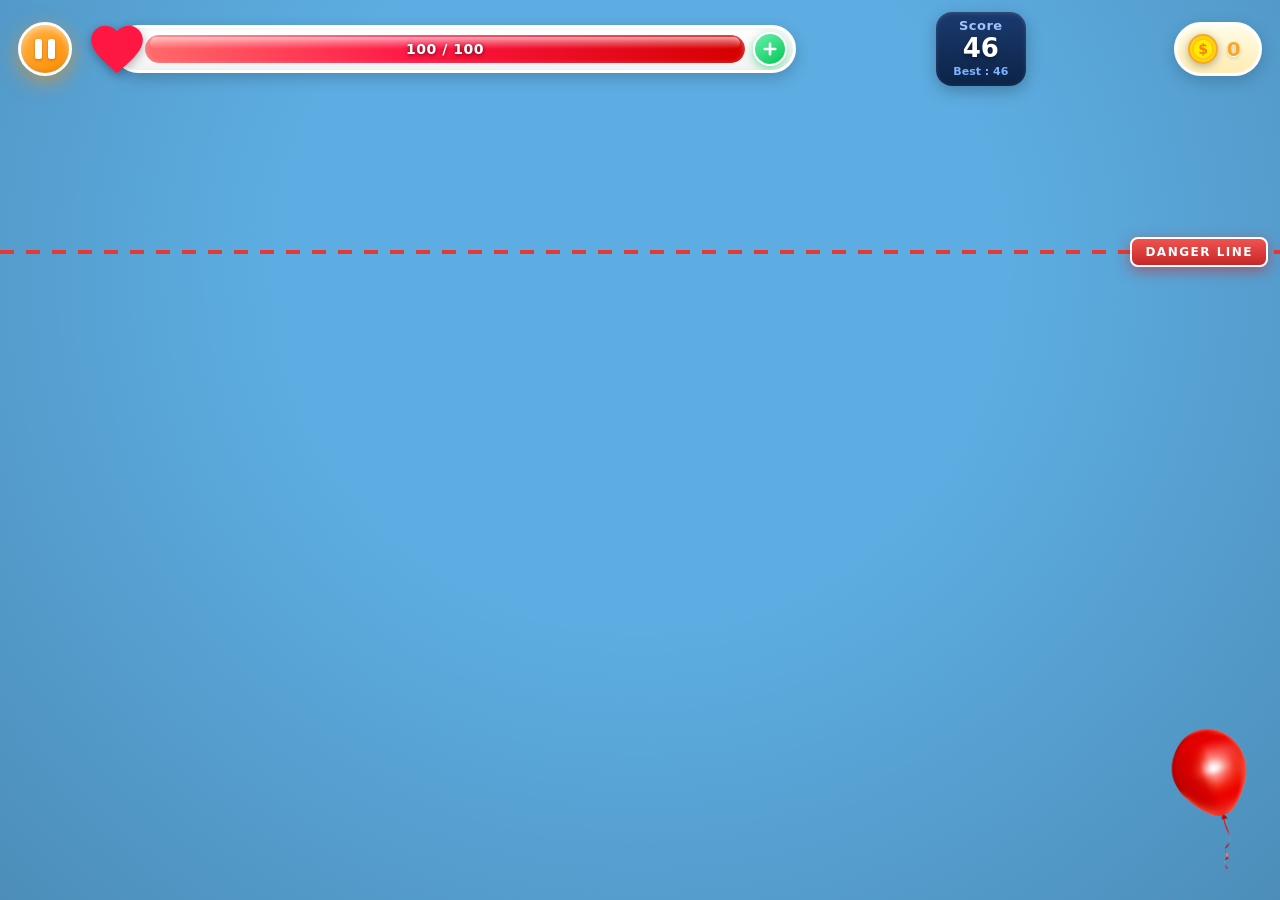
==== commit dbb6a026: "Add files via upload" ====
--- a/Balloon Pop Adventure/game.html
+++ b/Balloon Pop Adventure/game.html
@@ -1,734 +1,122 @@
 <!DOCTYPE html>
 <html lang="en">
-<head>
-<meta charset="UTF-8">
-<meta name="viewport" content="width=device-width, initial-scale=1.0, maximum-scale=1.0, user-scalable=no">
-<title>Balloon Game UI – Full Screen</title>
-<style>
-  * {
-    margin: 0;
-    padding: 0;
-    box-sizing: border-box;
-    -webkit-tap-highlight-color: transparent;
-  }
+  <head>
+    <meta charset="UTF-8">
+    <meta name="viewport"
+      content="width=device-width, initial-scale=1.0, maximum-scale=1.0, user-scalable=no">
 
-  html, body {
-    width: 100%;
-    height: 100%;
-    overflow: hidden;
-    font-family: 'Segoe UI', system-ui, -apple-system, sans-serif;
-  }
+    <title>Balloon Pop Adventure | Fun Balloon Popping Game for Kids</title>
+    <meta
+      name="description"
+      content="Play Balloon Pop Adventure, a colorful balloon popping game for kids. Pop balloons, score points, and enjoy a fun arcade adventure." />
 
-  body {
-    background: url('assets/bg-img.png') center center / cover no-repeat;
-    background-color: #5DADE2;
-    position: relative;
-  }
+    <meta
+      name="keywords"
+      content="Balloon Pop Adventure, balloon game, kids game, HTML5 game, browser game, arcade game, balloon popping game" />
 
-  body::before {
-    content: '';
-    position: absolute;
-    inset: 0;
-    background: radial-gradient(ellipse at 50% 30%, transparent 40%, rgba(0,0,0,0.18) 100%);
-    pointer-events: none;
-    z-index: 1;
-  }
+    <meta name="author" content="Foxzoid Studio" />
 
-  /* ========== FULL-SCREEN GAME LAYER ========== */
-  .game-ui {
-    position: absolute;
-    inset: 0;
-    z-index: 10;
-  }
+    <meta name="robots" content="index, follow" />
+    <link rel="icon" href="assets/favicon.png" />
+    <link rel="stylesheet" href="css/style.css">
+  </head>
+  <body>
 
-  /* ========== TOP BAR ========== */
-  .top-bar {
-    position: absolute;
-    top: 0;
-    left: 0;
-    right: 0;
-    padding: max(12px, env(safe-area-inset-top)) clamp(10px, 3vw, 18px) 10px;
-    display: flex;
-    align-items: center;
-    gap: clamp(8px, 2vw, 14px);
-    z-index: 30;
-    animation: slideDown 0.7s cubic-bezier(0.22, 1, 0.36, 1) both;
-    flex-wrap: nowrap;
-  }
+    <div class="game-ui">
 
-  @keyframes slideDown {
-    from { opacity: 0; transform: translateY(-45px); }
-    to   { opacity: 1; transform: translateY(0); }
-  }
+      <div class="top-bar">
+        <div class="pause-btn" title="Pause">
+          <div class="pause-icon">
+            <span></span>
+            <span></span>
+          </div>
+        </div>
 
-  /* ----- Pause Button ----- */
-  .pause-btn {
-    width: clamp(42px, 12vw, 54px);
-    height: clamp(42px, 12vw, 54px);
-    border-radius: 50%;
-    background: linear-gradient(145deg, #FFB347, #FF8C00);
-    border: 3px solid #fff;
-    box-shadow:
-      0 6px 20px rgba(255, 140, 0, 0.55),
-      inset 0 3px 6px rgba(255,255,255,0.5),
-      inset 0 -2px 4px rgba(0,0,0,0.12);
-    display: flex;
-    align-items: center;
-    justify-content: center;
-    cursor: pointer;
-    flex-shrink: 0;
-    transition: transform 0.18s ease, box-shadow 0.18s ease;
-    animation: gentlePulse 2.8s ease-in-out infinite;
-  }
-  .pause-btn:hover {
-    transform: scale(1.1);
-    box-shadow: 0 8px 24px rgba(255, 140, 0, 0.65);
-  }
-  .pause-btn:active {
-    transform: scale(0.92);
-  }
-  .pause-icon {
-    display: flex;
-    gap: clamp(4px, 1.2vw, 6px);
-  }
-  .pause-icon span {
-    width: clamp(5px, 1.5vw, 7px);
-    height: clamp(14px, 4.5vw, 20px);
-    background: #fff;
-    border-radius: 2.5px;
-    box-shadow: 0 1px 3px rgba(0,0,0,0.25);
-  }
+        <div class="energy-wrap">
+          <svg class="heart-icon" viewBox="0 0 24 24" fill="#FF1744">
+            <path
+              d="M12 21.35l-1.45-1.32C5.4 15.36 2 12.28 2 8.5 2 5.42 4.42 3 7.5 3c1.74 0 3.41.81 4.5 2.09C13.09 3.81 14.76 3 16.5 3 19.58 3 22 5.42 22 8.5c0 3.78-3.4 6.86-8.55 11.54L12 21.35z" />
+          </svg>
 
-  @keyframes gentlePulse {
-    0%, 100% { box-shadow: 0 6px 20px rgba(255, 140, 0, 0.55), inset 0 3px 6px rgba(255,255,255,0.5); }
-    50%      { box-shadow: 0 6px 28px rgba(255, 140, 0, 0.75), inset 0 3px 6px rgba(255,255,255,0.5); }
-  }
+          <div class="energy-bar">
+            <div class="energy-fill-wrap">
+              <div class="energy-fill"></div>
+              <div class="energy-text">100 / 100</div>
+            </div>
 
-  /* ----- Energy Bar (flexible) ----- */
-  .energy-wrap {
-    position: relative;
-    flex: 1 1 auto;
-    min-width: 0;                 /* allows shrinking */
-    max-width: min(710px, 55vw);
-    height: clamp(36px, 10vw, 48px);
-  }
+            <div class="plus-btn">
+              <svg viewBox="0 0 24 24" fill="none" stroke="#fff"
+                stroke-width="3.5" stroke-linecap="round">
+                <line x1="12" y1="5" x2="12" y2="19" />
+                <line x1="5" y1="12" x2="19" y2="12" />
+              </svg>
+            </div>
+          </div>
+        </div>
 
-  .energy-bar {
-    position: absolute;
-    left: clamp(18px, 5vw, 28px); /* space for overlapping heart */
-    right: 0;
-    top: 0;
-    bottom: 0;
-    background: linear-gradient(180deg, #ffffff 0%, #f3f3f3 100%);
-    border-radius: 999px;
-    border: 3px solid #fff;
-    box-shadow:
-      0 5px 16px rgba(0,0,0,0.2),
-      inset 0 1px 4px rgba(0,0,0,0.06);
-    display: flex;
-    align-items: center;
-    padding: 0 6px 0 clamp(18px, 5vw, 28px);
-    overflow: hidden;
-  }
+        <!-- ===== SCORE BOX ===== -->
+        <div class="score-box">
+          <div class="score-label">Score</div>
+          <div class="score-value">0</div>
+          <div class="best-score">Best : 0</div>
+        </div>
 
-  /* Heart overlapping the left corner */
-  .heart-icon {
-    position: absolute;
-    left: 0;
-    top: 50%;
-    transform: translateY(-50%);
-    width: clamp(40px, 12vw, 62px);
-    height: clamp(40px, 12vw, 62px);
-    z-index: 5;
-    filter: drop-shadow(0 3px 5px rgba(0,0,0,0.3));
-    animation: heartbeat 1.6s ease-in-out infinite;
-  }
-
-  @keyframes heartbeat {
-    0%, 100%, 14%, 28%, 70% { transform: translateY(-50%) scale(1); }
-    42%      { transform: translateY(-50%) scale(1.14); }
-  }
-
-  .energy-fill-wrap {
-    flex: 1;
-    height: clamp(18px, 5.5vw, 28px);
-    background: #e4e4e4;
-    border-radius: 999px;
-    overflow: hidden;
-    position: relative;
-    min-width: 0;
-  }
-
-  .energy-fill {
-    height: 100%;
-    width: 100%;
-    background: linear-gradient(90deg, #FF6B6B 0%, #FF1744 45%, #D50000 100%);
-    border-radius: 999px;
-    position: relative;
-    box-shadow: inset 0 2px 6px rgba(255,255,255,0.4);
-    animation: energyShine 2.5s ease-in-out infinite;
-  }
-  .energy-fill::after {
-    content: '';
-    position: absolute;
-    top: 2px;
-    left: 5px;
-    right: 5px;
-    height: 42%;
-    background: linear-gradient(180deg, rgba(255,255,255,0.55), transparent);
-    border-radius: 999px;
-  }
-
-  @keyframes energyShine {
-    0%, 100% { filter: brightness(1); }
-    50%      { filter: brightness(1.13); }
-  }
-
-  .energy-text {
-    position: absolute;
-    left: 50%;
-    top: 50%;
-    transform: translate(-50%, -50%);
-    font-size: clamp(11px, 3vw, 14px);
-    font-weight: 800;
-    color: #fff;
-    text-shadow: 0 1px 4px rgba(0,0,0,0.6);
-    letter-spacing: 0.5px;
-    white-space: nowrap;
-    z-index: 2;
-  }
-
-  /* + button */
-  .plus-btn {
-    width: clamp(26px, 8vw, 34px);
-    height: clamp(26px, 8vw, 34px);
-    border-radius: 50%;
-    background: linear-gradient(145deg, #69F0AE, #00C853);
-    border: 2px solid #fff;
-    box-shadow: 0 3px 10px rgba(0, 200, 83, 0.5);
-    display: flex;
-    align-items: center;
-    justify-content: center;
-    margin-left: clamp(4px, 1.5vw, 8px);
-    cursor: pointer;
-    flex-shrink: 0;
-    transition: transform 0.18s ease;
-    animation: plusGlow 2.2s ease-in-out infinite;
-  }
-  .plus-btn:hover { transform: scale(1.15); }
-  .plus-btn:active { transform: scale(0.9); }
-  .plus-btn svg {
-    width: clamp(14px, 4vw, 18px);
-    height: clamp(14px, 4vw, 18px);
-  }
-
-  @keyframes plusGlow {
-    0%, 100% { box-shadow: 0 3px 10px rgba(0, 200, 83, 0.5); }
-    50%      { box-shadow: 0 3px 16px rgba(0, 200, 83, 0.75); }
-  }
-
-  /* ----- Coins ----- */
-  .coins {
-    display: flex;
-    align-items: center;
-    gap: clamp(4px, 1.5vw, 8px);
-    background: linear-gradient(180deg, #FFFDE7 0%, #FFECB3 100%);
-    padding: clamp(5px, 1.5vw, 8px) clamp(10px, 3vw, 18px) clamp(5px, 1.5vw, 8px) clamp(6px, 2vw, 10px);
-    border-radius: 999px;
-    border: 3px solid #fff;
-    box-shadow:
-      0 5px 16px rgba(0,0,0,0.18),
-      inset 0 1px 4px rgba(255,255,255,0.7);
-    flex-shrink: 0;
-    margin-left: auto;
-    animation: coinFloat 3s ease-in-out infinite;
-  }
-
-  @keyframes coinFloat {
-    0%, 100% { transform: translateY(0); }
-    50%      { transform: translateY(-4px); }
-  }
-
-  .coin-icon {
-    width: clamp(24px, 7vw, 32px);
-    height: clamp(24px, 7vw, 32px);
-    filter: drop-shadow(0 2px 4px rgba(0,0,0,0.3));
-    animation: coinSpin 6s linear infinite;
-  }
-
-  @keyframes coinSpin {
-    0%   { transform: rotateY(0deg); }
-    100% { transform: rotateY(360deg); }
-  }
-
-  .coin-value {
-    font-size: clamp(14px, 4vw, 20px);
-    font-weight: 800;
-    color: #F9A825;
-    text-shadow: 0 1px 0 #fff, 0 2px 4px rgba(0,0,0,0.18);
-    letter-spacing: 0.4px;
-  }
-
-  /* ========== DANGER LINE ========== */
-  .danger-line {
-    position: absolute;
-    left: 0;
-    right: 0;
-    top: clamp(22%, 28vh, 30%);
-    height: 0;
-    z-index: 20;
-    display: flex;
-    align-items: center;
-    animation: dangerAppear 0.9s cubic-bezier(0.22, 1, 0.36, 1) 0.3s both;
-  }
-
-  @keyframes dangerAppear {
-    from { opacity: 0; transform: scaleX(0.55); }
-    to   { opacity: 1; transform: scaleX(1); }
-  }
-
-  .danger-line::before {
-    content: '';
-    position: absolute;
-    left: 0;
-    right: 0;
-    height: 4px;
-    background: repeating-linear-gradient(
-      90deg,
-      #E53935 0px,
-      #E53935 14px,
-      transparent 14px,
-      transparent 26px
-    );
-    animation: dangerPulse 1.4s ease-in-out infinite;
-  }
-
-  @keyframes dangerPulse {
-    0%, 100% {
-      box-shadow: 0 0 8px rgba(229, 57, 53, 0.55);
-      opacity: 0.9;
-    }
-    50% {
-      box-shadow: 0 0 18px rgba(229, 57, 53, 0.95), 0 0 35px rgba(229, 57, 53, 0.45);
-      opacity: 1;
-    }
-  }
-
-  .danger-label {
-    position: absolute;
-    right: max(12px, env(safe-area-inset-right));
-    background: linear-gradient(180deg, #EF5350, #C62828);
-    color: #fff;
-    font-size: clamp(9px, 2.5vw, 12px);
-    font-weight: 800;
-    letter-spacing: 1.5px;
-    padding: clamp(4px, 1.2vw, 6px) clamp(8px, 2.5vw, 13px);
-    border-radius: 8px;
-    border: 2px solid #fff;
-    box-shadow: 0 4px 14px rgba(198, 40, 40, 0.55);
-    text-transform: uppercase;
-    white-space: nowrap;
-    animation: labelBlink 2s ease-in-out infinite;
-  }
-
-  @keyframes labelBlink {
-    0%, 100% { transform: scale(1); }
-    50%      { transform: scale(1.06); }
-  }
-
-  /* Balloons */
-  .balloon-container {
-    position: absolute;
-    inset: 0;
-    z-index: 15;
-    overflow: hidden;
-    pointer-events: none;
-  }
-  .balloon-container .balloon {
-    position: absolute;
-    width: clamp(50px, 18vw, 80px);
-    height: auto;
-    cursor: pointer;
-    user-select: none;
-    pointer-events: auto;
-    transition: transform 0.15s ease;
-  }
-  .balloon-container .balloon.pop {
-    transform: scale(1.4);
-    opacity: 0;
-  }
-
-  /* ========== GAME OVER SCREEN ========== */
-.game-over {
-  position: absolute;
-  inset: 0;
-  z-index: 50;
-  display: flex;
-  align-items: center;
-  justify-content: center;
-  background: rgba(0, 0, 0, 0.55);
-  padding: 16px;
-  animation: goFadeIn 0.35s ease;
-}
-
-.game-over.hidden {
-  display: none !important;
-}
-
-@keyframes goFadeIn {
-  from { opacity: 0; }
-  to   { opacity: 1; }
-}
-
-.go-card {
-  width: min(340px, 92vw);
-  background: linear-gradient(180deg, #FFF8E7 0%, #FFE8B8 100%);
-  border-radius: 24px;
-  border: 4px solid #fff;
-  box-shadow:
-    0 12px 40px rgba(0,0,0,0.35),
-    inset 0 2px 0 rgba(255,255,255,0.8);
-  overflow: hidden;
-  position: relative;
-  animation: goPop 0.45s cubic-bezier(0.22, 1, 0.36, 1);
-}
-
-@keyframes goPop {
-  from { opacity: 0; transform: scale(0.75) translateY(30px); }
-  to   { opacity: 1; transform: scale(1) translateY(0); }
-}
-
-/* Banner */
-.go-banner {
-  background: linear-gradient(180deg, #FF5252 0%, #E53935 100%);
-  color: #fff;
-  text-align: center;
-  padding: 12px 16px 14px;
-  font-weight: 900;
-  font-size: clamp(1.35rem, 6vw, 1.7rem);
-  letter-spacing: 1.5px;
-  text-shadow: 0 2px 0 #B71C1C, 0 4px 8px rgba(0,0,0,0.25);
-  display: flex;
-  align-items: center;
-  justify-content: center;
-  gap: 12px;
-  position: relative;
-  clip-path: polygon(0 0, 100% 0, 97% 100%, 3% 100%);
-  margin: -2px -2px 0;
-}
-
-.go-banner .star {
-  color: #FFD600;
-  font-size: 1.1em;
-  filter: drop-shadow(0 2px 2px rgba(0,0,0,0.3));
-}
-
-/* Body */
-.go-body {
-  display: flex;
-  align-items: center;
-  padding: 18px 18px 8px;
-  gap: 8px;
-}
-
-.go-stats {
-  flex: 1;
-  display: flex;
-  flex-direction: column;
-  gap: 8px;
-}
-
-.stat-row {
-  display: flex;
-  justify-content: space-between;
-  align-items: center;
-  font-size: clamp(0.9rem, 3.8vw, 1.05rem);
-}
-
-.stat-label {
-  color: #5D4037;
-  font-weight: 700;
-}
-
-.stat-value {
-  font-weight: 800;
-  color: #3E2723;
-}
-
-.stat-value.coins {
-  color: #F9A825;
-  display: flex;
-  align-items: center;
-  gap: 4px;
-}
-
-.coin-emoji {
-  font-size: 1.1em;
-}
-
-.stat-value.combo {
-  color: #E65100;
-  font-weight: 900;
-}
-
-/* Character */
-.go-character {
-  width: 110px;
-  flex-shrink: 0;
-  display: flex;
-  justify-content: center;
-}
-
-.go-character img {
-  width: 100%;
-  max-width: 105px;
-  height: auto;
-  filter: drop-shadow(0 4px 8px rgba(0,0,0,0.2));
-}
-
-/* Buttons */
-.go-btn {
-  display: block;
-  width: calc(100% - 36px);
-  margin: 10px 18px 0;
-  padding: 14px;
-  border: none;
-  border-radius: 50px;
-  font-size: 1.1rem;
-  font-weight: 800;
-  letter-spacing: 0.5px;
-  cursor: pointer;
-  color: #fff;
-  text-shadow: 0 1px 2px rgba(0,0,0,0.2);
-  transition: transform 0.15s ease, box-shadow 0.15s ease;
-}
-
-.go-btn:active {
-  transform: scale(0.96);
-}
-
-.go-btn.play-again {
-  background: linear-gradient(180deg, #69F0AE 0%, #00C853 100%);
-  border: 3px solid #fff;
-  box-shadow: 0 6px 18px rgba(0, 200, 83, 0.45);
-  margin-top: 6px;
-}
-
-.go-btn.play-again:hover {
-  box-shadow: 0 8px 22px rgba(0, 200, 83, 0.6);
-}
-
-.go-bottom-btns {
-  display: flex;
-  gap: 12px;
-  padding: 12px 18px 20px;
-}
-
-.go-bottom-btns .go-btn {
-  width: auto;
-  flex: 1;
-  margin: 0;
-  padding: 12px 8px;
-  font-size: 0.95rem;
-}
-
-.go-btn.home {
-  background: linear-gradient(180deg, #42A5F5 0%, #1E88E5 100%);
-  border: 3px solid #fff;
-  box-shadow: 0 5px 14px rgba(30, 136, 229, 0.4);
-}
-
-.go-btn.share {
-  background: linear-gradient(180deg, #FFCA28 0%, #FFA000 100%);
-  border: 3px solid #fff;
-  box-shadow: 0 5px 14px rgba(255, 160, 0, 0.4);
-  color: #5D4037;
-  text-shadow: none;
-}
-
-.share-icon {
-  font-size: 0.9em;
-  margin-left: 2px;
-}
-
-  /* ========== RESPONSIVE BREAKPOINTS ========== */
-
-  /* Very small phones */
-  @media (max-width: 380px) {
-    .top-bar {
-      gap: 6px;
-      padding-left: 8px;
-      padding-right: 8px;
-    }
-    .energy-wrap {
-      max-width: 48vw;
-    }
-    .energy-text {
-      font-size: 10px;
-    }
-    .coins {
-      padding: 4px 8px 4px 5px;
-    }
-  }
-
-  /* Phones landscape / small tablets */
-  @media (max-height: 500px) and (orientation: landscape) {
-    .top-bar {
-      padding-top: max(8px, env(safe-area-inset-top));
-      padding-bottom: 6px;
-    }
-    .energy-wrap {
-      height: 34px;
-    }
-    .heart-icon {
-      width: 36px;
-      height: 36px;
-    }
-    .danger-line {
-      top: 32%;
-    }
-  }
-
-  /* Tablets and up – give energy bar more room */
-  @media (min-width: 768px) {
-    .energy-wrap {
-      max-width: min(710px, 60vw);
-    }
-  }
-
-  /* Large screens */
-  @media (min-width: 1200px) {
-    .energy-wrap {
-      max-width: 710px;
-    }
-  }
-</style>
-</head>
-<body>
-
-  <div class="game-ui">
-
-    <div class="top-bar">
-      <div class="pause-btn" title="Pause">
-        <div class="pause-icon">
-          <span></span>
-          <span></span>
+        <div class="coins">
+          <svg class="coin-icon" viewBox="0 0 32 32">
+            <circle cx="16" cy="16" r="14" fill="#FFD600" stroke="#F9A825"
+              stroke-width="2" />
+            <circle cx="16" cy="16" r="10" fill="#FFEA00" stroke="#FBC02D"
+              stroke-width="1.5" />
+            <text x="16" y="21" text-anchor="middle" font-size="14"
+              font-weight="900" fill="#F57F17">$</text>
+          </svg>
+          <span class="coin-value">0</span>
         </div>
       </div>
 
-      <div class="energy-wrap">
-        <svg class="heart-icon" viewBox="0 0 24 24" fill="#FF1744">
-          <path d="M12 21.35l-1.45-1.32C5.4 15.36 2 12.28 2 8.5 2 5.42 4.42 3 7.5 3c1.74 0 3.41.81 4.5 2.09C13.09 3.81 14.76 3 16.5 3 19.58 3 22 5.42 22 8.5c0 3.78-3.4 6.86-8.55 11.54L12 21.35z"/>
-        </svg>
-
-        <div class="energy-bar">
-          <div class="energy-fill-wrap">
-            <div class="energy-fill"></div>
-            <div class="energy-text">100 / 100</div>
-          </div>
-
-          <div class="plus-btn">
-            <svg viewBox="0 0 24 24" fill="none" stroke="#fff" stroke-width="3.5" stroke-linecap="round">
-              <line x1="12" y1="5" x2="12" y2="19"/>
-              <line x1="5" y1="12" x2="19" y2="12"/>
-            </svg>
-          </div>
-        </div>
+      <div class="danger-line">
+        <div class="danger-label">DANGER LINE</div>
       </div>
 
-      <div class="coins">
-        <svg class="coin-icon" viewBox="0 0 32 32">
-          <circle cx="16" cy="16" r="14" fill="#FFD600" stroke="#F9A825" stroke-width="2"/>
-          <circle cx="16" cy="16" r="10" fill="#FFEA00" stroke="#FBC02D" stroke-width="1.5"/>
-          <text x="16" y="21" text-anchor="middle" font-size="14" font-weight="900" fill="#F57F17">$</text>
-        </svg>
-        <span class="coin-value">0</span>
-      </div>
+      <div id="balloon-container" class="balloon-container"></div>
+
+      <section class="game-over hidden">
+        <h2>Game Over</h2>
+
+        <p>
+          Score:
+          <span class="final-score">0</span>
+        </p>
+
+        <div class="game-over-buttons">
+          <button id="restart-btn">Play Again</button>
+          <button id="home-btn">🏠 Return Home</button>
+        </div>
+      </section>
+
     </div>
 
-    <div class="danger-line">
-      <div class="danger-label">DANGER LINE</div>
-    </div>
+    <audio id="pop-sound" preload="auto">
+      <source src="assets/audio/sound-effects/pop.mp3" type="audio/mpeg" />
+    </audio>
+    <audio id="game-over-sound" preload="auto">
+      <source src="assets/audio/sound-effects/game-over.mp3"
+        type="audio/mpeg" />
+    </audio>
+    <audio id="click-sound" preload="auto">
+      <source src="assets/audio/sound-effects/click.mp3" type="audio/mpeg" />
+    </audio>
+    <!-- Optional background music for the game -->
+    <audio id="bg-music" loop preload="auto">
+      <source src="assets/audio/home-music.mp3" type="audio/mpeg" />
+    </audio>
 
-    <div id="balloon-container" class="balloon-container"></div>
+    <script src="js/config.js" defer></script>
+    <script src="js/sound.js" defer></script> <!-- ← THIS WAS MISSING -->
+    <script src="js/ui.js" defer></script>
+    <script src="js/balloon.js" defer></script>
+    <script src="js/game.js" defer></script>
+    <script src="js/main.js" defer></script>
 
-    <section class="game-over hidden">
-  <div class="go-card">
-    <!-- Banner -->
-    <div class="go-banner">
-      <span class="star">★</span>
-      <span class="go-title">GAME OVER</span>
-      <span class="star">★</span>
-    </div>
-
-    <div class="go-body">
-      <!-- Left: Stats -->
-      <div class="go-stats">
-        <div class="stat-row">
-          <span class="stat-label">Score</span>
-          <span class="stat-value" id="go-score">0</span>
-        </div>
-        <div class="stat-row">
-          <span class="stat-label">Best Score</span>
-          <span class="stat-value" id="go-best">0</span>
-        </div>
-        <div class="stat-row">
-          <span class="stat-label">Coins Earned</span>
-          <span class="stat-value coins">
-            <span class="coin-emoji">🪙</span>
-            <span id="go-coins">0</span>
-          </span>
-        </div>
-        <div class="stat-row">
-          <span class="stat-label">Level Reached</span>
-          <span class="stat-value" id="go-level">1</span>
-        </div>
-        <div class="stat-row">
-          <span class="stat-label">Highest Combo</span>
-          <span class="stat-value combo" id="go-combo">x1</span>
-        </div>
-      </div>
-
-      <!-- Right: Character -->
-      <div class="go-character">
-        <img src="assets/mascot-right.png" alt="Mascot" />
-      </div>
-    </div>
-
-    <!-- Buttons -->
-    <button id="restart-btn" class="go-btn play-again">PLAY AGAIN</button>
-
-    <div class="go-bottom-btns">
-      <button id="home-btn" class="go-btn home">HOME</button>
-      <button id="share-btn" class="go-btn share">
-        SHARE <span class="share-icon">↗</span>
-      </button>
-    </div>
-  </div>
-</section>
-
-  </div>
-
-  <audio id="pop-sound" preload="auto">
-  <source src="assets/audio/sound-effects/pop.mp3" type="audio/mpeg" />
-</audio>
-<audio id="game-over-sound" preload="auto">
-  <source src="assets/audio/sound-effects/game-over.mp3" type="audio/mpeg" />
-</audio>
-<audio id="click-sound" preload="auto">
-  <source src="assets/audio/sound-effects/click.mp3" type="audio/mpeg" />
-</audio>
-<!-- Optional background music for the game -->
-<audio id="bg-music" loop preload="auto">
-  <source src="assets/audio/home-music.mp3" type="audio/mpeg" />
-</audio>
-
-  <script src="js/config.js" defer></script>
-<script src="js/sound.js" defer></script> 
-<script src="js/ui.js" defer></script>
-<script src="js/balloon.js" defer></script>
-<script src="js/game.js" defer></script>
-<script src="js/main.js" defer></script>
-
-</body>
+  </body>
 </html>
--- a/Balloon Pop Adventure/css/style.css
+++ b/Balloon Pop Adventure/css/style.css
@@ -0,0 +1,588 @@
+* {
+  margin: 0;
+  padding: 0;
+  box-sizing: border-box;
+  -webkit-tap-highlight-color: transparent;
+}
+
+html,
+body {
+  width: 100%;
+  height: 100%;
+  overflow: hidden;
+  font-family:
+    "Segoe UI",
+    system-ui,
+    -apple-system,
+    sans-serif;
+}
+
+body {
+  background: url("assets/bg-img.png") center center / cover no-repeat;
+  background-color: #5dade2;
+  position: relative;
+}
+
+body::before {
+  content: "";
+  position: absolute;
+  inset: 0;
+  background: radial-gradient(
+    ellipse at 50% 30%,
+    transparent 40%,
+    rgba(0, 0, 0, 0.18) 100%
+  );
+  pointer-events: none;
+  z-index: 1;
+}
+
+/* ========== FULL-SCREEN GAME LAYER ========== */
+.game-ui {
+  position: absolute;
+  inset: 0;
+  z-index: 10;
+}
+
+/* ========== TOP BAR ========== */
+.top-bar {
+  position: absolute;
+  top: 0;
+  left: 0;
+  right: 0;
+  padding: max(12px, env(safe-area-inset-top)) clamp(10px, 3vw, 18px) 10px;
+  display: flex;
+  align-items: center;
+  gap: clamp(8px, 2vw, 14px);
+  z-index: 30;
+  animation: slideDown 0.7s cubic-bezier(0.22, 1, 0.36, 1) both;
+  flex-wrap: nowrap;
+}
+
+@keyframes slideDown {
+  from {
+    opacity: 0;
+    transform: translateY(-45px);
+  }
+  to {
+    opacity: 1;
+    transform: translateY(0);
+  }
+}
+
+/* ----- Pause Button ----- */
+.pause-btn {
+  width: clamp(42px, 12vw, 54px);
+  height: clamp(42px, 12vw, 54px);
+  border-radius: 50%;
+  background: linear-gradient(145deg, #ffb347, #ff8c00);
+  border: 3px solid #fff;
+  box-shadow:
+    0 6px 20px rgba(255, 140, 0, 0.55),
+    inset 0 3px 6px rgba(255, 255, 255, 0.5),
+    inset 0 -2px 4px rgba(0, 0, 0, 0.12);
+  display: flex;
+  align-items: center;
+  justify-content: center;
+  cursor: pointer;
+  flex-shrink: 0;
+  transition:
+    transform 0.18s ease,
+    box-shadow 0.18s ease;
+  animation: gentlePulse 2.8s ease-in-out infinite;
+}
+.pause-btn:hover {
+  transform: scale(1.1);
+  box-shadow: 0 8px 24px rgba(255, 140, 0, 0.65);
+}
+.pause-btn:active {
+  transform: scale(0.92);
+}
+.pause-icon {
+  display: flex;
+  gap: clamp(4px, 1.2vw, 6px);
+}
+.pause-icon span {
+  width: clamp(5px, 1.5vw, 7px);
+  height: clamp(14px, 4.5vw, 20px);
+  background: #fff;
+  border-radius: 2.5px;
+  box-shadow: 0 1px 3px rgba(0, 0, 0, 0.25);
+}
+
+@keyframes gentlePulse {
+  0%,
+  100% {
+    box-shadow:
+      0 6px 20px rgba(255, 140, 0, 0.55),
+      inset 0 3px 6px rgba(255, 255, 255, 0.5);
+  }
+  50% {
+    box-shadow:
+      0 6px 28px rgba(255, 140, 0, 0.75),
+      inset 0 3px 6px rgba(255, 255, 255, 0.5);
+  }
+}
+
+/* ----- Energy Bar (flexible) ----- */
+.energy-wrap {
+  position: relative;
+  flex: 1 1 auto;
+  min-width: 0; /* allows shrinking */
+  max-width: min(710px, 55vw);
+  height: clamp(36px, 10vw, 48px);
+}
+
+.energy-bar {
+  position: absolute;
+  left: clamp(18px, 5vw, 28px); /* space for overlapping heart */
+  right: 0;
+  top: 0;
+  bottom: 0;
+  background: linear-gradient(180deg, #ffffff 0%, #f3f3f3 100%);
+  border-radius: 999px;
+  border: 3px solid #fff;
+  box-shadow:
+    0 5px 16px rgba(0, 0, 0, 0.2),
+    inset 0 1px 4px rgba(0, 0, 0, 0.06);
+  display: flex;
+  align-items: center;
+  padding: 0 6px 0 clamp(18px, 5vw, 28px);
+  overflow: hidden;
+}
+
+/* Heart overlapping the left corner */
+.heart-icon {
+  position: absolute;
+  left: 0;
+  top: 50%;
+  transform: translateY(-50%);
+  width: clamp(40px, 12vw, 62px);
+  height: clamp(40px, 12vw, 62px);
+  z-index: 5;
+  filter: drop-shadow(0 3px 5px rgba(0, 0, 0, 0.3));
+  animation: heartbeat 1.6s ease-in-out infinite;
+}
+
+@keyframes heartbeat {
+  0%,
+  100%,
+  14%,
+  28%,
+  70% {
+    transform: translateY(-50%) scale(1);
+  }
+  42% {
+    transform: translateY(-50%) scale(1.14);
+  }
+}
+
+.energy-fill-wrap {
+  flex: 1;
+  height: clamp(18px, 5.5vw, 28px);
+  background: #e4e4e4;
+  border-radius: 999px;
+  overflow: hidden;
+  position: relative;
+  min-width: 0;
+}
+
+.energy-fill {
+  height: 100%;
+  width: 100%;
+  background: linear-gradient(90deg, #ff6b6b 0%, #ff1744 45%, #d50000 100%);
+  border-radius: 999px;
+  position: relative;
+  box-shadow: inset 0 2px 6px rgba(255, 255, 255, 0.4);
+  animation: energyShine 2.5s ease-in-out infinite;
+}
+.energy-fill::after {
+  content: "";
+  position: absolute;
+  top: 2px;
+  left: 5px;
+  right: 5px;
+  height: 42%;
+  background: linear-gradient(180deg, rgba(255, 255, 255, 0.55), transparent);
+  border-radius: 999px;
+}
+
+@keyframes energyShine {
+  0%,
+  100% {
+    filter: brightness(1);
+  }
+  50% {
+    filter: brightness(1.13);
+  }
+}
+
+.energy-text {
+  position: absolute;
+  left: 50%;
+  top: 50%;
+  transform: translate(-50%, -50%);
+  font-size: clamp(11px, 3vw, 14px);
+  font-weight: 800;
+  color: #fff;
+  text-shadow: 0 1px 4px rgba(0, 0, 0, 0.6);
+  letter-spacing: 0.5px;
+  white-space: nowrap;
+  z-index: 2;
+}
+
+/* + button */
+.plus-btn {
+  width: clamp(26px, 8vw, 34px);
+  height: clamp(26px, 8vw, 34px);
+  border-radius: 50%;
+  background: linear-gradient(145deg, #69f0ae, #00c853);
+  border: 2px solid #fff;
+  box-shadow: 0 3px 10px rgba(0, 200, 83, 0.5);
+  display: flex;
+  align-items: center;
+  justify-content: center;
+  margin-left: clamp(4px, 1.5vw, 8px);
+  cursor: pointer;
+  flex-shrink: 0;
+  transition: transform 0.18s ease;
+  animation: plusGlow 2.2s ease-in-out infinite;
+}
+.plus-btn:hover {
+  transform: scale(1.15);
+}
+.plus-btn:active {
+  transform: scale(0.9);
+}
+.plus-btn svg {
+  width: clamp(14px, 4vw, 18px);
+  height: clamp(14px, 4vw, 18px);
+}
+
+@keyframes plusGlow {
+  0%,
+  100% {
+    box-shadow: 0 3px 10px rgba(0, 200, 83, 0.5);
+  }
+  50% {
+    box-shadow: 0 3px 16px rgba(0, 200, 83, 0.75);
+  }
+}
+
+/* ===== SCORE BOX ===== */
+.score-box {
+  background: linear-gradient(180deg, #1a3a6e 0%, #0d2347 100%);
+  border-radius: 16px;
+  border: 3px solid none;
+  padding: 6px 16px 8px;
+  text-align: center;
+  box-shadow:
+    0 5px 16px rgba(0, 0, 0, 0.25),
+    inset 0 1px 4px rgba(255, 255, 255, 0.15);
+  flex-shrink: 0;
+  min-width: 90px;
+  margin-left: auto; /* pushes it toward the right */
+  margin-right: 8px;
+}
+
+.score-label {
+  font-size: clamp(10px, 2.5vw, 13px);
+  font-weight: 700;
+  color: #a0c4ff;
+  letter-spacing: 0.5px;
+  margin-bottom: 1px;
+}
+
+.score-value {
+  font-size: clamp(18px, 5vw, 26px);
+  font-weight: 900;
+  color: #ffffff;
+  line-height: 1.1;
+  text-shadow: 0 2px 4px rgba(0, 0, 0, 0.4);
+}
+
+.best-score {
+  font-size: clamp(9px, 2.2vw, 11px);
+  color: #7eb3ff;
+  margin-top: 2px;
+  font-weight: 600;
+}
+
+/* ----- Coins ----- */
+.coins {
+  display: flex;
+  align-items: center;
+  gap: clamp(4px, 1.5vw, 8px);
+  background: linear-gradient(180deg, #fffde7 0%, #ffecb3 100%);
+  padding: clamp(5px, 1.5vw, 8px) clamp(10px, 3vw, 18px) clamp(5px, 1.5vw, 8px)
+    clamp(6px, 2vw, 10px);
+  border-radius: 999px;
+  border: 3px solid #fff;
+  box-shadow:
+    0 5px 16px rgba(0, 0, 0, 0.18),
+    inset 0 1px 4px rgba(255, 255, 255, 0.7);
+  flex-shrink: 0;
+  margin-left: auto;
+  animation: coinFloat 3s ease-in-out infinite;
+}
+
+@keyframes coinFloat {
+  0%,
+  100% {
+    transform: translateY(0);
+  }
+  50% {
+    transform: translateY(-4px);
+  }
+}
+
+.coin-icon {
+  width: clamp(24px, 7vw, 32px);
+  height: clamp(24px, 7vw, 32px);
+  filter: drop-shadow(0 2px 4px rgba(0, 0, 0, 0.3));
+  animation: coinSpin 6s linear infinite;
+}
+
+@keyframes coinSpin {
+  0% {
+    transform: rotateY(0deg);
+  }
+  100% {
+    transform: rotateY(360deg);
+  }
+}
+
+.coin-value {
+  font-size: clamp(14px, 4vw, 20px);
+  font-weight: 800;
+  color: #f9a825;
+  text-shadow:
+    0 1px 0 #fff,
+    0 2px 4px rgba(0, 0, 0, 0.18);
+  letter-spacing: 0.4px;
+}
+
+/* ========== DANGER LINE ========== */
+.danger-line {
+  position: absolute;
+  left: 0;
+  right: 0;
+  top: clamp(22%, 28vh, 30%);
+  height: 0;
+  z-index: 20;
+  display: flex;
+  align-items: center;
+  animation: dangerAppear 0.9s cubic-bezier(0.22, 1, 0.36, 1) 0.3s both;
+}
+
+@keyframes dangerAppear {
+  from {
+    opacity: 0;
+    transform: scaleX(0.55);
+  }
+  to {
+    opacity: 1;
+    transform: scaleX(1);
+  }
+}
+
+.danger-line::before {
+  content: "";
+  position: absolute;
+  left: 0;
+  right: 0;
+  height: 4px;
+  background: repeating-linear-gradient(
+    90deg,
+    #e53935 0px,
+    #e53935 14px,
+    transparent 14px,
+    transparent 26px
+  );
+  animation: dangerPulse 1.4s ease-in-out infinite;
+}
+
+@keyframes dangerPulse {
+  0%,
+  100% {
+    box-shadow: 0 0 8px rgba(229, 57, 53, 0.55);
+    opacity: 0.9;
+  }
+  50% {
+    box-shadow:
+      0 0 18px rgba(229, 57, 53, 0.95),
+      0 0 35px rgba(229, 57, 53, 0.45);
+    opacity: 1;
+  }
+}
+
+.danger-label {
+  position: absolute;
+  right: max(12px, env(safe-area-inset-right));
+  background: linear-gradient(180deg, #ef5350, #c62828);
+  color: #fff;
+  font-size: clamp(9px, 2.5vw, 12px);
+  font-weight: 800;
+  letter-spacing: 1.5px;
+  padding: clamp(4px, 1.2vw, 6px) clamp(8px, 2.5vw, 13px);
+  border-radius: 8px;
+  border: 2px solid #fff;
+  box-shadow: 0 4px 14px rgba(198, 40, 40, 0.55);
+  text-transform: uppercase;
+  white-space: nowrap;
+  animation: labelBlink 2s ease-in-out infinite;
+}
+
+@keyframes labelBlink {
+  0%,
+  100% {
+    transform: scale(1);
+  }
+  50% {
+    transform: scale(1.06);
+  }
+}
+
+/* Balloons */
+.balloon-container {
+  position: absolute;
+  inset: 0;
+  z-index: 15;
+  overflow: hidden;
+  pointer-events: none;
+}
+.balloon-container .balloon {
+  position: absolute;
+  width: clamp(50px, 18vw, 80px);
+  height: auto;
+  cursor: pointer;
+  user-select: none;
+  pointer-events: auto;
+  transition: transform 0.15s ease;
+}
+.balloon-container .balloon.pop {
+  transform: scale(1.4);
+  opacity: 0;
+}
+
+/* Game Over */
+.game-over {
+  position: absolute;
+  inset: 0;
+  z-index: 50;
+  display: flex;
+  flex-direction: column;
+  align-items: center;
+  justify-content: center;
+  background: rgba(0, 0, 0, 0.55);
+  color: #fff;
+  gap: clamp(10px, 3vw, 16px);
+  text-align: center;
+  padding: 20px;
+}
+.game-over.hidden {
+  display: none !important;
+}
+.game-over h2 {
+  font-size: clamp(1.6rem, 7vw, 2.4rem);
+  font-weight: 800;
+}
+.game-over p {
+  font-size: clamp(1rem, 4vw, 1.3rem);
+}
+#restart-btn {
+  margin-top: 12px;
+  padding: clamp(10px, 3vw, 14px) clamp(24px, 8vw, 36px);
+  font-size: clamp(0.95rem, 3.5vw, 1.1rem);
+  font-weight: 700;
+  border: none;
+  border-radius: 50px;
+  background: linear-gradient(145deg, #ffb347, #ff8c00);
+  color: #fff;
+  cursor: pointer;
+  box-shadow: 0 6px 20px rgba(255, 140, 0, 0.5);
+}
+#restart-btn:active {
+  transform: scale(0.95);
+}
+
+.game-over-buttons {
+  display: flex;
+  flex-wrap: wrap;
+  gap: 12px;
+  justify-content: center;
+  margin-top: 10px;
+}
+
+#home-btn {
+  padding: clamp(12px, 2vw, 16px) clamp(24px, 5vw, 40px);
+  font-size: clamp(0.9rem, 2vw, 1.1rem);
+  border-radius: 50px;
+  min-height: 48px;
+  border: none;
+  background: #4caf50;
+  color: white;
+  font-weight: bold;
+  cursor: pointer;
+  transition: 0.3s;
+}
+
+#home-btn:hover {
+  background: #43a047;
+  transform: scale(1.05);
+}
+
+#home-btn:active {
+  transform: scale(0.95);
+}
+
+/* ========== RESPONSIVE BREAKPOINTS ========== */
+
+/* Very small phones */
+@media (max-width: 380px) {
+  .top-bar {
+    gap: 6px;
+    padding-left: 8px;
+    padding-right: 8px;
+  }
+  .energy-wrap {
+    max-width: 48vw;
+  }
+  .energy-text {
+    font-size: 10px;
+  }
+  .coins {
+    padding: 4px 8px 4px 5px;
+  }
+}
+
+/* Phones landscape / small tablets */
+@media (max-height: 500px) and (orientation: landscape) {
+  .top-bar {
+    padding-top: max(8px, env(safe-area-inset-top));
+    padding-bottom: 6px;
+  }
+  .energy-wrap {
+    height: 34px;
+  }
+  .heart-icon {
+    width: 36px;
+    height: 36px;
+  }
+  .danger-line {
+    top: 32%;
+  }
+}
+
+/* Tablets and up – give energy bar more room */
+@media (min-width: 768px) {
+  .energy-wrap {
+    max-width: min(710px, 60vw);
+  }
+}
+
+/* Large screens */
+@media (min-width: 1200px) {
+  .energy-wrap {
+    max-width: 710px;
+  }
+}
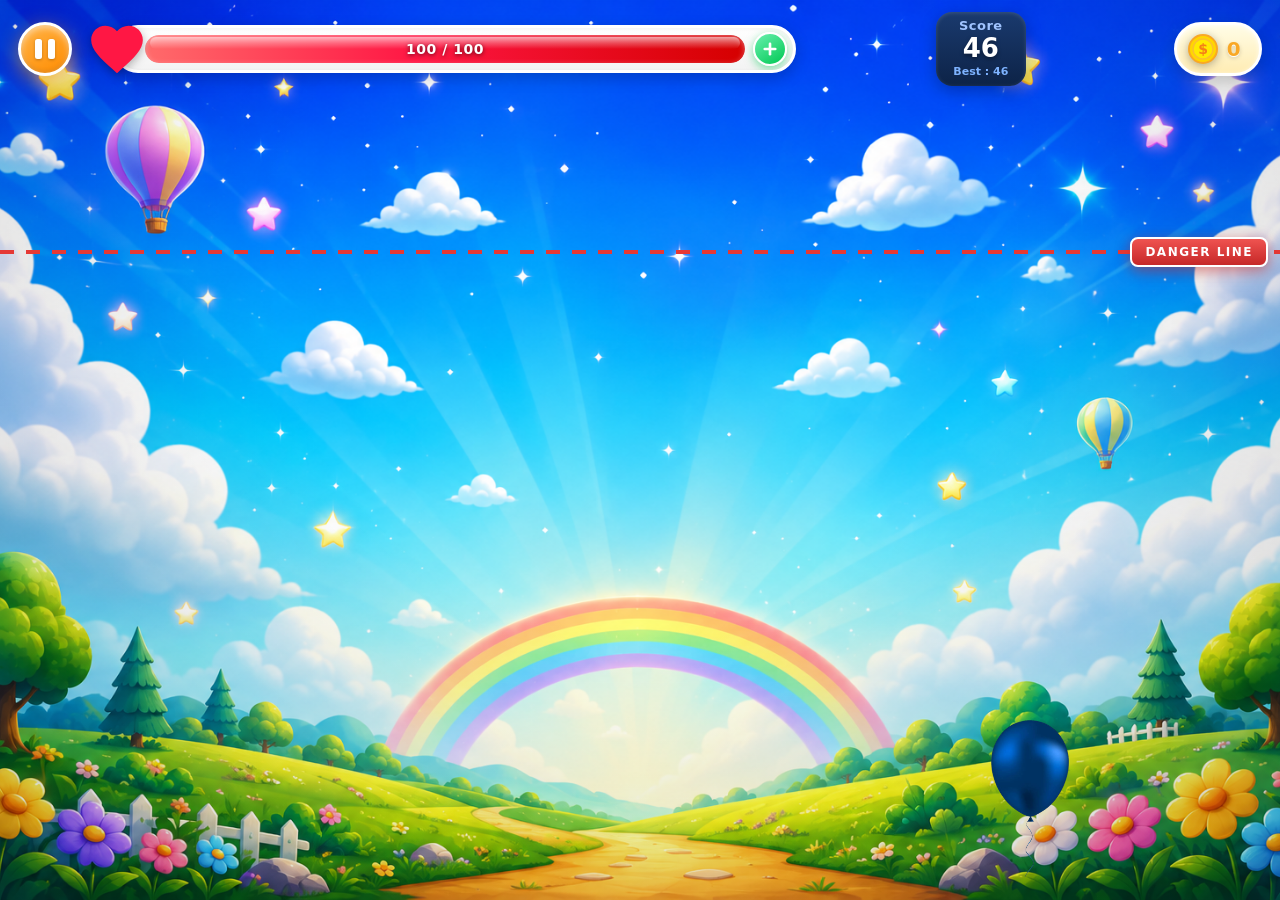
==== commit 6fe691c3: "Add files via upload" ====
--- a/Balloon Pop Adventure/game.html
+++ b/Balloon Pop Adventure/game.html
@@ -1,41 +1,44 @@
-<!DOCTYPE html>
+<!doctype html>
 <html lang="en">
   <head>
-    <meta charset="UTF-8">
-    <meta name="viewport"
-      content="width=device-width, initial-scale=1.0, maximum-scale=1.0, user-scalable=no">
+    <meta charset="UTF-8" />
+    <meta
+      name="viewport"
+      content="width=device-width, initial-scale=1.0, maximum-scale=1.0, user-scalable=no"
+    />
 
     <title>Balloon Pop Adventure | Fun Balloon Popping Game for Kids</title>
     <meta
       name="description"
-      content="Play Balloon Pop Adventure, a colorful balloon popping game for kids. Pop balloons, score points, and enjoy a fun arcade adventure." />
+      content="Play Balloon Pop Adventure, a colorful balloon popping game for kids. Pop balloons, score points, and enjoy a fun arcade adventure."
+    />
 
     <meta
       name="keywords"
-      content="Balloon Pop Adventure, balloon game, kids game, HTML5 game, browser game, arcade game, balloon popping game" />
+      content="Balloon Pop Adventure, balloon game, kids game, HTML5 game, browser game, arcade game, balloon popping game"
+    />
 
     <meta name="author" content="Foxzoid Studio" />
 
     <meta name="robots" content="index, follow" />
     <link rel="icon" href="assets/favicon.png" />
-    <link rel="stylesheet" href="css/style.css">
+    <link rel="stylesheet" href="css/style.css" />
   </head>
   <body>
-
     <div class="game-ui">
-
       <div class="top-bar">
-        <div class="pause-btn" title="Pause">
+        <button class="pause-btn" aria-label="Pause Game">
           <div class="pause-icon">
             <span></span>
             <span></span>
           </div>
-        </div>
+        </button>
 
         <div class="energy-wrap">
           <svg class="heart-icon" viewBox="0 0 24 24" fill="#FF1744">
             <path
-              d="M12 21.35l-1.45-1.32C5.4 15.36 2 12.28 2 8.5 2 5.42 4.42 3 7.5 3c1.74 0 3.41.81 4.5 2.09C13.09 3.81 14.76 3 16.5 3 19.58 3 22 5.42 22 8.5c0 3.78-3.4 6.86-8.55 11.54L12 21.35z" />
+              d="M12 21.35l-1.45-1.32C5.4 15.36 2 12.28 2 8.5 2 5.42 4.42 3 7.5 3c1.74 0 3.41.81 4.5 2.09C13.09 3.81 14.76 3 16.5 3 19.58 3 22 5.42 22 8.5c0 3.78-3.4 6.86-8.55 11.54L12 21.35z"
+            />
           </svg>
 
           <div class="energy-bar">
@@ -44,31 +47,56 @@
               <div class="energy-text">100 / 100</div>
             </div>
 
-            <div class="plus-btn">
-              <svg viewBox="0 0 24 24" fill="none" stroke="#fff"
-                stroke-width="3.5" stroke-linecap="round">
+            <button class="plus-btn" aria-label="Buy Energy">
+              <svg
+                viewBox="0 0 24 24"
+                fill="none"
+                stroke="#fff"
+                stroke-width="3.5"
+                stroke-linecap="round"
+              >
                 <line x1="12" y1="5" x2="12" y2="19" />
                 <line x1="5" y1="12" x2="19" y2="12" />
               </svg>
-            </div>
+            </button>
           </div>
         </div>
 
         <!-- ===== SCORE BOX ===== -->
         <div class="score-box">
           <div class="score-label">Score</div>
-          <div class="score-value">0</div>
-          <div class="best-score">Best : 0</div>
+          <div id="score-value" class="score-value">0</div>
+          <div id="best-score" class="best-score">Best : 0</div>
         </div>
 
-        <div class="coins">
+        <div class="coins" aria-label="Coins">
           <svg class="coin-icon" viewBox="0 0 32 32">
-            <circle cx="16" cy="16" r="14" fill="#FFD600" stroke="#F9A825"
-              stroke-width="2" />
-            <circle cx="16" cy="16" r="10" fill="#FFEA00" stroke="#FBC02D"
-              stroke-width="1.5" />
-            <text x="16" y="21" text-anchor="middle" font-size="14"
-              font-weight="900" fill="#F57F17">$</text>
+            <circle
+              cx="16"
+              cy="16"
+              r="14"
+              fill="#FFD600"
+              stroke="#F9A825"
+              stroke-width="2"
+            />
+            <circle
+              cx="16"
+              cy="16"
+              r="10"
+              fill="#FFEA00"
+              stroke="#FBC02D"
+              stroke-width="1.5"
+            />
+            <text
+              x="16"
+              y="21"
+              text-anchor="middle"
+              font-size="14"
+              font-weight="900"
+              fill="#F57F17"
+            >
+              $
+            </text>
           </svg>
           <span class="coin-value">0</span>
         </div>
@@ -80,28 +108,55 @@
 
       <div id="balloon-container" class="balloon-container"></div>
 
-      <section class="game-over hidden">
-        <h2>Game Over</h2>
+      <section class="game-over-overlay hidden">
+        <div class="game-over-card">
+          <h1>💥 Game Over</h1>
 
-        <p>
-          Score:
-          <span class="final-score">0</span>
-        </p>
+          <p class="subtitle">Better Luck Next Time!</p>
 
-        <div class="game-over-buttons">
-          <button id="restart-btn">Play Again</button>
-          <button id="home-btn">🏠 Return Home</button>
+          <div class="stats">
+            <div class="stat">
+              <span>🏆 Highest Score</span>
+              <strong id="highest-score">0</strong>
+            </div>
+
+            <div class="stat">
+              <span>⭐ Current Score</span>
+              <strong id="current-score">0</strong>
+            </div>
+
+            <div class="stat">
+              <span>🪙 Total Coins</span>
+              <strong id="total-coins">0</strong>
+            </div>
+
+            <div class="stat">
+              <span>💰 Coins Earned</span>
+              <strong id="earned-coins">0</strong>
+            </div>
+          </div>
+
+          <h2 id="new-record" class="hidden">🏆 NEW HIGH SCORE!</h2>
+
+          <div class="popup-buttons">
+            <button id="restart-btn" class="play-btn-popup">
+              🔄 Play Again
+            </button>
+
+            <button id="home-btn" class="home-btn-popup">🏠 Home</button>
+          </div>
         </div>
       </section>
-
     </div>
 
     <audio id="pop-sound" preload="auto">
       <source src="assets/audio/sound-effects/pop.mp3" type="audio/mpeg" />
     </audio>
     <audio id="game-over-sound" preload="auto">
-      <source src="assets/audio/sound-effects/game-over.mp3"
-        type="audio/mpeg" />
+      <source
+        src="assets/audio/sound-effects/game-over.mp3"
+        type="audio/mpeg"
+      />
     </audio>
     <audio id="click-sound" preload="auto">
       <source src="assets/audio/sound-effects/click.mp3" type="audio/mpeg" />
@@ -112,11 +167,11 @@
     </audio>
 
     <script src="js/config.js" defer></script>
-    <script src="js/sound.js" defer></script> <!-- ← THIS WAS MISSING -->
+    <script src="js/sound.js" defer></script>
+    <!-- ← THIS WAS MISSING -->
     <script src="js/ui.js" defer></script>
     <script src="js/balloon.js" defer></script>
     <script src="js/game.js" defer></script>
     <script src="js/main.js" defer></script>
-
   </body>
-</html>+</html>
--- a/Balloon Pop Adventure/css/style.css
+++ b/Balloon Pop Adventure/css/style.css
@@ -18,7 +18,7 @@
 }
 
 body {
-  background: url("assets/bg-img.png") center center / cover no-repeat;
+  background: url("../assets/bg-img.png") center center/cover no-repeat;
   background-color: #5dade2;
   position: relative;
 }
@@ -300,6 +300,8 @@
   text-shadow: 0 2px 4px rgba(0, 0, 0, 0.4);
 }
 
+
+
 .best-score {
   font-size: clamp(9px, 2.2vw, 11px);
   color: #7eb3ff;
@@ -371,7 +373,9 @@
   z-index: 20;
   display: flex;
   align-items: center;
-  animation: dangerAppear 0.9s cubic-bezier(0.22, 1, 0.36, 1) 0.3s both;
+  animation:
+    dangerAppear 0.8s,
+    dangerFlash 2s infinite;
 }
 
 @keyframes dangerAppear {
@@ -385,6 +389,16 @@
   }
 }
 
+@keyframes dangerFlash {
+  0%,
+  100% {
+    opacity: 0.6;
+  }
+
+  50% {
+    opacity: 1;
+  }
+}
 .danger-line::before {
   content: "";
   position: absolute;
@@ -464,77 +478,180 @@
   opacity: 0;
 }
 
-/* Game Over */
-.game-over {
-  position: absolute;
+.game-over-overlay {
+  position: fixed;
   inset: 0;
-  z-index: 50;
-  display: flex;
+
+  background: rgba(0, 0, 0, 0.65);
+
+  backdrop-filter: blur(8px);
+
+  display: flex;
+  justify-content: center;
+  align-items: center;
+
+  z-index: 9999;
+
+  animation: fadeIn 0.4s;
+}
+
+.hidden {
+  display: none;
+}
+
+.game-over-card {
+  width: min(430px, 92%);
+
+  background: rgba(255, 255, 255, 0.15);
+
+  backdrop-filter: blur(18px);
+
+  border: 2px solid rgba(255, 255, 255, 0.3);
+
+  border-radius: 30px;
+
+  padding: 35px;
+
+  text-align: center;
+
+  box-shadow: 0 20px 60px rgba(0, 0, 0, 0.35);
+
+  animation: popup 0.4s;
+}
+
+.game-over-card h1 {
+  font-size: 42px;
+
+  margin-bottom: 10px;
+
+  color: #ff5252;
+}
+
+.subtitle {
+  color: #666;
+
+  margin-bottom: 25px;
+
+  font-size: 18px;
+}
+
+.stats {
+  display: grid;
+
+  grid-template-columns: 1fr 1fr;
+
+  gap: 15px;
+
+  margin-bottom: 25px;
+}
+
+.stat {
+  background: #f8f8f8;
+
+  border-radius: 15px;
+
+  padding: 15px;
+
+  display: flex;
+
   flex-direction: column;
-  align-items: center;
-  justify-content: center;
-  background: rgba(0, 0, 0, 0.55);
-  color: #fff;
-  gap: clamp(10px, 3vw, 16px);
-  text-align: center;
-  padding: 20px;
-}
-.game-over.hidden {
-  display: none !important;
-}
-.game-over h2 {
-  font-size: clamp(1.6rem, 7vw, 2.4rem);
-  font-weight: 800;
-}
-.game-over p {
-  font-size: clamp(1rem, 4vw, 1.3rem);
-}
-#restart-btn {
-  margin-top: 12px;
-  padding: clamp(10px, 3vw, 14px) clamp(24px, 8vw, 36px);
-  font-size: clamp(0.95rem, 3.5vw, 1.1rem);
-  font-weight: 700;
+
+  gap: 6px;
+}
+
+.stat span {
+  font-size: 14px;
+
+  color: #666;
+}
+
+.stat strong {
+  font-size: 22px;
+
+  color: #222;
+}
+
+#new-record {
+  color: #ff9800;
+
+  margin-bottom: 20px;
+
+  animation: pulse 1s infinite;
+}
+
+.popup-buttons {
+  display: flex;
+
+  gap: 15px;
+}
+
+.popup-buttons button {
+  flex: 1;
+
+  padding: 16px;
+
   border: none;
-  border-radius: 50px;
-  background: linear-gradient(145deg, #ffb347, #ff8c00);
-  color: #fff;
+
+  border-radius: 15px;
+
+  font-size: 18px;
+
+  font-weight: bold;
+
   cursor: pointer;
-  box-shadow: 0 6px 20px rgba(255, 140, 0, 0.5);
-}
-#restart-btn:active {
-  transform: scale(0.95);
-}
-
-.game-over-buttons {
-  display: flex;
-  flex-wrap: wrap;
-  gap: 12px;
-  justify-content: center;
-  margin-top: 10px;
-}
-
-#home-btn {
-  padding: clamp(12px, 2vw, 16px) clamp(24px, 5vw, 40px);
-  font-size: clamp(0.9rem, 2vw, 1.1rem);
-  border-radius: 50px;
-  min-height: 48px;
-  border: none;
+
+  transition: 0.25s;
+}
+
+.play-btn-popup {
   background: #4caf50;
+
   color: white;
-  font-weight: bold;
-  cursor: pointer;
-  transition: 0.3s;
-}
-
-#home-btn:hover {
-  background: #43a047;
+}
+
+.play-btn-popup:hover {
   transform: scale(1.05);
 }
 
-#home-btn:active {
-  transform: scale(0.95);
-}
-
+.home-btn-popup {
+  background: #2196f3;
+
+  color: white;
+}
+
+.home-btn-popup:hover {
+  transform: scale(1.05);
+}
+
+@keyframes fadeIn {
+  from {
+    opacity: 0;
+  }
+
+  to {
+    opacity: 1;
+  }
+}
+
+@keyframes popup {
+  from {
+    transform: scale(0.8);
+
+    opacity: 0;
+  }
+
+  to {
+    transform: scale(1);
+
+    opacity: 1;
+  }
+}
+
+@keyframes pulse {
+  50% {
+    transform: scale(1.08);
+  }
+}
 /* ========== RESPONSIVE BREAKPOINTS ========== */
 
 /* Very small phones */
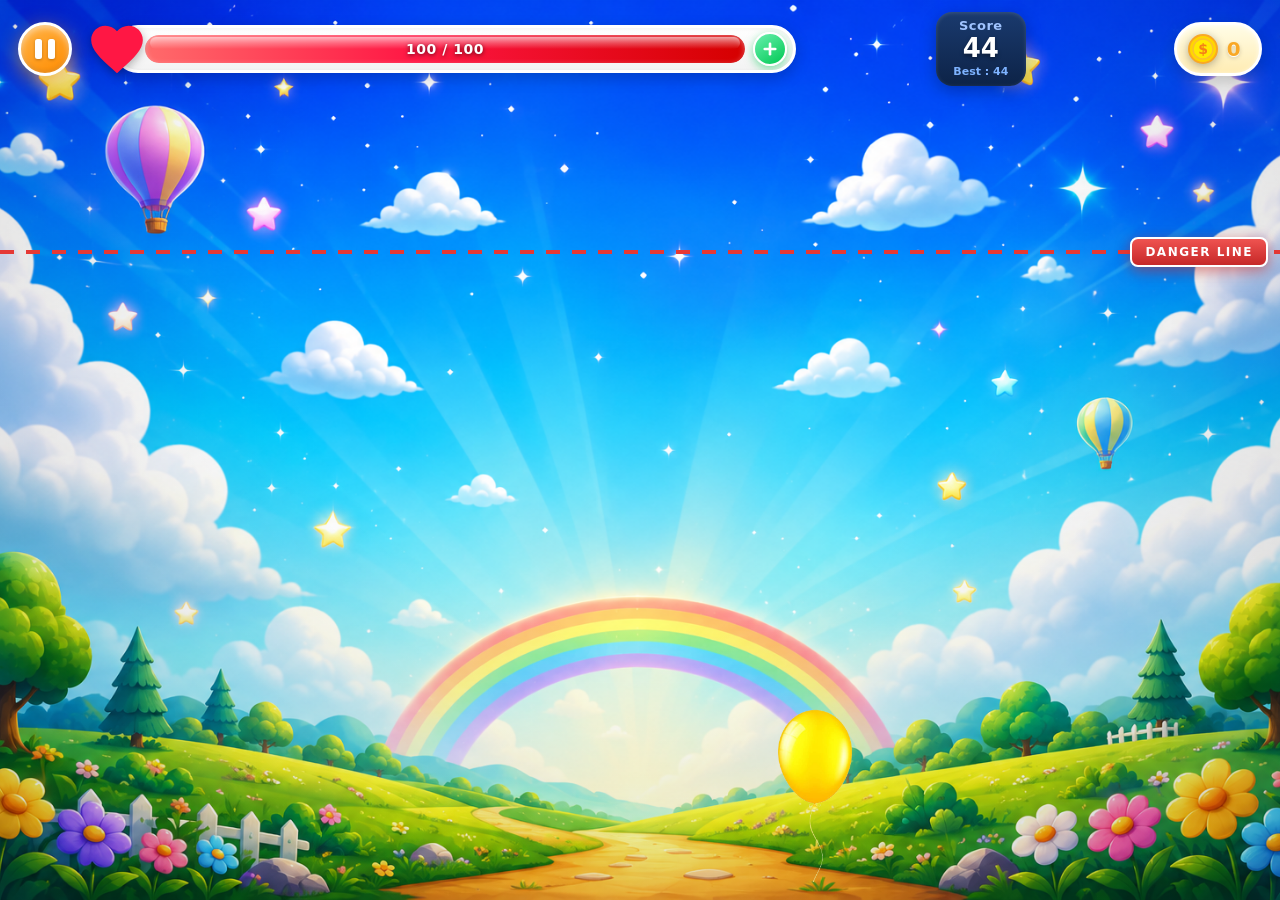
==== commit 4ee5ce54: "Add files via upload" ====
--- a/Balloon Pop Adventure/game.html
+++ b/Balloon Pop Adventure/game.html
@@ -4,19 +4,16 @@
     <meta charset="UTF-8" />
     <meta
       name="viewport"
-      content="width=device-width, initial-scale=1.0, maximum-scale=1.0, user-scalable=no"
-    />
+      content="width=device-width, initial-scale=1.0, maximum-scale=1.0, user-scalable=no" />
 
     <title>Balloon Pop Adventure | Fun Balloon Popping Game for Kids</title>
     <meta
       name="description"
-      content="Play Balloon Pop Adventure, a colorful balloon popping game for kids. Pop balloons, score points, and enjoy a fun arcade adventure."
-    />
+      content="Play Balloon Pop Adventure, a colorful balloon popping game for kids. Pop balloons, score points, and enjoy a fun arcade adventure." />
 
     <meta
       name="keywords"
-      content="Balloon Pop Adventure, balloon game, kids game, HTML5 game, browser game, arcade game, balloon popping game"
-    />
+      content="Balloon Pop Adventure, balloon game, kids game, HTML5 game, browser game, arcade game, balloon popping game" />
 
     <meta name="author" content="Foxzoid Studio" />
 
@@ -37,8 +34,7 @@
         <div class="energy-wrap">
           <svg class="heart-icon" viewBox="0 0 24 24" fill="#FF1744">
             <path
-              d="M12 21.35l-1.45-1.32C5.4 15.36 2 12.28 2 8.5 2 5.42 4.42 3 7.5 3c1.74 0 3.41.81 4.5 2.09C13.09 3.81 14.76 3 16.5 3 19.58 3 22 5.42 22 8.5c0 3.78-3.4 6.86-8.55 11.54L12 21.35z"
-            />
+              d="M12 21.35l-1.45-1.32C5.4 15.36 2 12.28 2 8.5 2 5.42 4.42 3 7.5 3c1.74 0 3.41.81 4.5 2.09C13.09 3.81 14.76 3 16.5 3 19.58 3 22 5.42 22 8.5c0 3.78-3.4 6.86-8.55 11.54L12 21.35z" />
           </svg>
 
           <div class="energy-bar">
@@ -53,8 +49,7 @@
                 fill="none"
                 stroke="#fff"
                 stroke-width="3.5"
-                stroke-linecap="round"
-              >
+                stroke-linecap="round">
                 <line x1="12" y1="5" x2="12" y2="19" />
                 <line x1="5" y1="12" x2="19" y2="12" />
               </svg>
@@ -77,24 +72,21 @@
               r="14"
               fill="#FFD600"
               stroke="#F9A825"
-              stroke-width="2"
-            />
+              stroke-width="2" />
             <circle
               cx="16"
               cy="16"
               r="10"
               fill="#FFEA00"
               stroke="#FBC02D"
-              stroke-width="1.5"
-            />
+              stroke-width="1.5" />
             <text
               x="16"
               y="21"
               text-anchor="middle"
               font-size="14"
               font-weight="900"
-              fill="#F57F17"
-            >
+              fill="#F57F17">
               $
             </text>
           </svg>
@@ -147,6 +139,69 @@
           </div>
         </div>
       </section>
+
+      <!-- ================= PAUSE POPUP ================= -->
+      <section id="pause-overlay" class="pause-overlay hidden">
+        <div class="pause-card">
+
+          <button id="close-pause" class="pause-close">
+            ✕
+          </button>
+
+          <div class="pause-title">
+            ⏸ GAME PAUSED
+          </div>
+
+          <div class="pause-content">
+
+            <div class="pause-stats">
+
+              <div class="pause-stat">
+                <span>Current Score</span>
+                <strong id="pause-score">0</strong>
+              </div>
+
+              <div class="pause-stat">
+                <span>Best Score</span>
+                <strong id="pause-best">0</strong>
+              </div>
+
+              <div class="pause-stat">
+                <span>Coins</span>
+                <strong id="pause-coins">0</strong>
+              </div>
+
+              <div class="pause-stat">
+                <span>Time Played</span>
+                <strong id="pause-time">00:00</strong>
+              </div>
+
+            </div>
+
+            <div class="pause-buttons">
+
+              <button id="resume-btn" class="resume-btn">
+                ▶ Resume
+              </button>
+
+              <div class="bottom-buttons">
+
+                <button id="restart-pause-btn" class="restart-btn">
+                  🔄 Restart
+                </button>
+                
+                <button id="home-pause-btn" class="home-btn">
+                  🏠 Home
+                </button>
+
+              </div>
+
+            </div>
+
+          </div>
+
+        </div>
+      </section>
     </div>
 
     <audio id="pop-sound" preload="auto">
@@ -155,8 +210,7 @@
     <audio id="game-over-sound" preload="auto">
       <source
         src="assets/audio/sound-effects/game-over.mp3"
-        type="audio/mpeg"
-      />
+        type="audio/mpeg" />
     </audio>
     <audio id="click-sound" preload="auto">
       <source src="assets/audio/sound-effects/click.mp3" type="audio/mpeg" />
--- a/Balloon Pop Adventure/css/style.css
+++ b/Balloon Pop Adventure/css/style.css
@@ -652,6 +652,177 @@
     transform: scale(1.08);
   }
 }
+
+/*==========================
+PAUSE POPUP
+==========================*/
+
+.pause-overlay{
+    position:fixed;
+    inset:0;
+    background:rgba(0,0,0,.55);
+    backdrop-filter:blur(8px);
+    display:flex;
+    justify-content:center;
+    align-items:center;
+    z-index:9999;
+    animation:fadeIn .3s;
+}
+
+.hidden {
+  display: none;
+}
+
+.pause-card{
+
+    width:min(480px,92%);
+    background:linear-gradient(#fff8ec,#ffe8c5);
+    border-radius:30px;
+    border:5px solid #ffd18a;
+    overflow:hidden;
+    position:relative;
+
+    box-shadow:
+    0 20px 45px rgba(0,0,0,.35);
+
+    animation:popup .35s;
+}
+
+.pause-title{
+
+    background:linear-gradient(#9d4edd,#6a1b9a);
+    color:#fff;
+    font-size:28px;
+    font-weight:900;
+    text-align:center;
+
+    padding:18px;
+    letter-spacing:1px;
+}
+
+.pause-close{
+
+    position:absolute;
+    right:15px;
+    top:15px;
+
+    width:42px;
+    height:42px;
+
+    border:none;
+    border-radius:50%;
+
+    background:#ff3d3d;
+    color:#fff;
+    cursor:pointer;
+    font-size:22px;
+    font-weight:bold;
+
+    box-shadow:0 5px 15px rgba(0,0,0,.3);
+}
+
+.pause-content{
+    padding:25px;
+}
+
+.pause-stats{
+
+    display:grid;
+    grid-template-columns:1fr 1fr;
+    gap:15px;
+
+    margin-bottom:30px;
+}
+
+.pause-stat{
+
+    background:#fff4dc;
+    border:2px solid #ffd899;
+    border-radius:16px;
+
+    padding:18px;
+    text-align:center;
+}
+
+.pause-stat span{
+
+    display:block;
+    color:#555;
+    margin-bottom:8px;
+    font-size:15px;
+}
+
+.pause-stat strong{
+
+    font-size:28px;
+    color:#222;
+}
+
+.resume-btn{
+
+    width:100%;
+    height:58px;
+
+    border:none;
+    border-radius:16px;
+
+    background:linear-gradient(#7dff52,#38b000);
+
+    color:white;
+    font-size:24px;
+    font-weight:900;
+
+    cursor:pointer;
+    margin-bottom:18px;
+
+    box-shadow:0 8px 0 #248100;
+
+    transition:.2s;
+}
+
+.resume-btn:hover{
+    transform:translateY(-2px);
+}
+
+.resume-btn:active{
+
+    transform:translateY(5px);
+    box-shadow:none;
+}
+
+.bottom-buttons{
+
+    display:flex;
+    gap:12px;
+}
+
+.bottom-buttons button{
+
+    flex:1;
+    height:52px;
+
+    border:none;
+    border-radius:14px;
+
+    color:#fff;
+    font-size:17px;
+    font-weight:800;
+
+    cursor:pointer;
+}
+
+.restart-btn{
+
+    background:linear-gradient(#ff9933,#ff5a00);
+}
+
+
+.home-btn{
+
+    background:linear-gradient(#b84dff,#7b2cbf);
+}
+
+
 /* ========== RESPONSIVE BREAKPOINTS ========== */
 
 /* Very small phones */
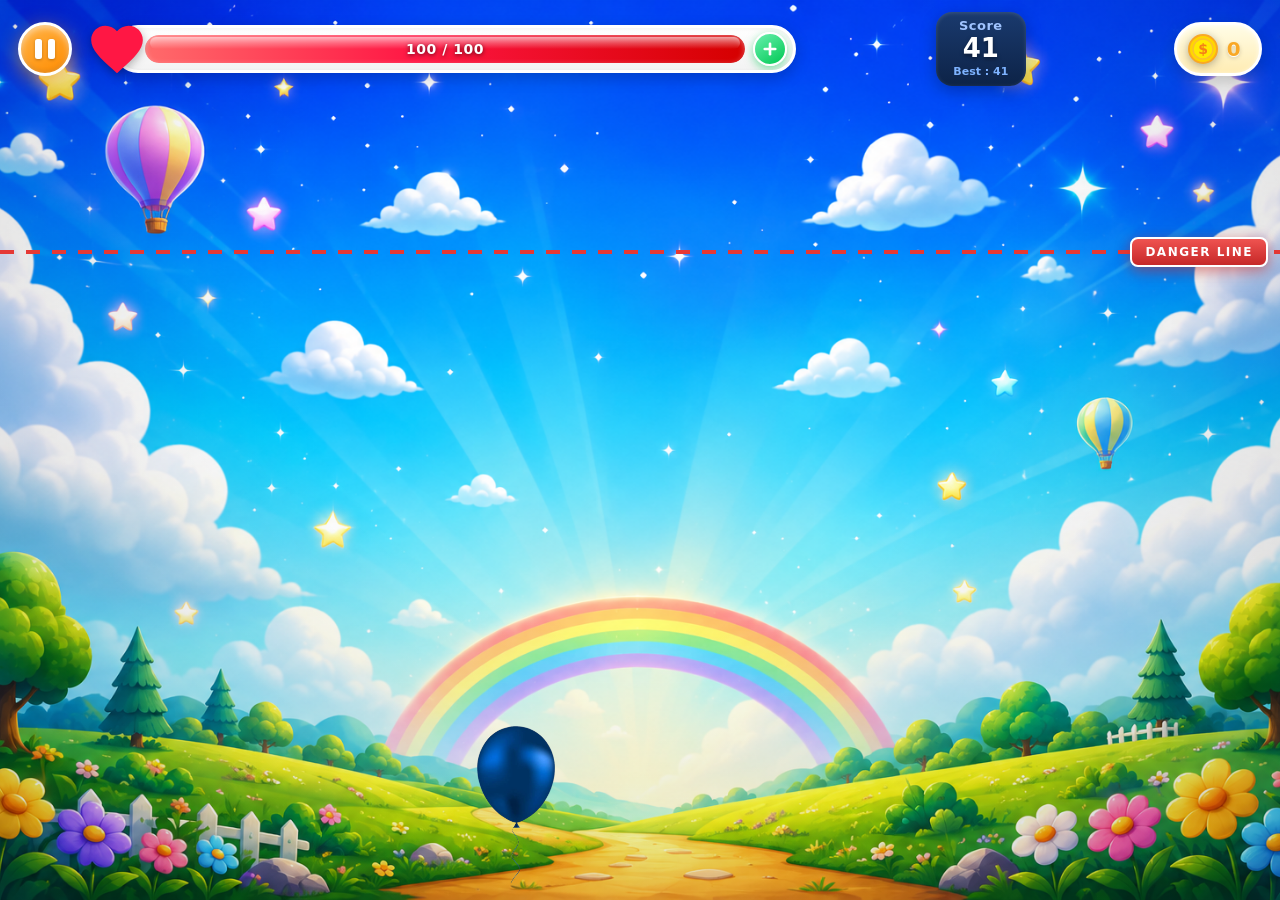
==== commit 9818e4e8: "Add files via upload" ====
--- a/Balloon Pop Adventure/game.html
+++ b/Balloon Pop Adventure/game.html
@@ -189,7 +189,7 @@
                 <button id="restart-pause-btn" class="restart-btn">
                   🔄 Restart
                 </button>
-                
+
                 <button id="home-pause-btn" class="home-btn">
                   🏠 Home
                 </button>
@@ -200,6 +200,21 @@
 
           </div>
 
+        </div>
+      </section>
+      <!-- ================= SHOP MODAL ================= -->
+      <section id="shop-modal" class="shop-overlay hidden">
+        <div class="shop-card">
+          <button id="close-shop" class="shop-close">✕</button>
+          <h2>🛒 Power-Up Shop</h2>
+          <div class="shop-coins">
+            Your Coins: <strong id="shop-total-coins">0</strong> 🪙
+          </div>
+          <div id="shop-list" class="shop-list"></div>
+          <p class="shop-hint">Permanent upgrades stay forever • One-time
+            power-ups last for the next run</p>
+
+            <button id="shop-play-btn" class="shop-play-btn hidden">▶ Start Playing</button>
         </div>
       </section>
     </div>
--- a/Balloon Pop Adventure/css/style.css
+++ b/Balloon Pop Adventure/css/style.css
@@ -823,6 +823,216 @@
 }
 
 
+/* ========== SHOP ========== */
+.shop-overlay {
+  position: fixed;
+  inset: 0;
+  background: rgba(0, 0, 0, 0.7);
+  backdrop-filter: blur(10px);
+  display: flex;
+  justify-content: center;
+  align-items: center;
+  z-index: 10000;
+  animation: fadeIn 0.3s;
+  overflow: hidden;                 /* prevent page scroll */
+}
+.shop-overlay.hidden { display: none; }
+
+.shop-card {
+  width: min(420px, 94%);
+  max-height: 85vh;
+  display: flex;
+  flex-direction: column;
+  background: linear-gradient(160deg, #fff9e6, #fff);
+  border-radius: 24px;
+  border: 3px solid #fff;
+  box-shadow: 0 20px 50px rgba(0,0,0,0.35);
+  padding: 24px 20px 20px;
+  position: relative;
+  text-align: center;
+  overflow: hidden;                 /* no scrollbar on the card itself */
+}
+
+.shop-close {
+  position: absolute;
+  top: 12px;
+  right: 14px;
+  width: 36px;
+  height: 36px;
+  border-radius: 50%;
+  border: none;
+  background: #ff5252;
+  color: #fff;
+  font-size: 18px;
+  font-weight: bold;
+  cursor: pointer;
+  z-index: 2;
+}
+
+.shop-card h2 {
+  font-size: 26px;
+  margin-bottom: 8px;
+  color: #e65100;
+  flex-shrink: 0;
+}
+
+.shop-coins {
+  background: linear-gradient(90deg, #fffde7, #ffecb3);
+  padding: 8px 16px;
+  border-radius: 999px;
+  display: inline-block;
+  margin-bottom: 16px;
+  font-weight: 700;
+  color: #f57f17;
+  border: 2px solid #fff;
+  flex-shrink: 0;
+}
+
+/* Only the list scrolls – scrollbar stays inside the box */
+.shop-list {
+  display: flex;
+  flex-direction: column;
+  gap: 12px;
+  overflow-y: auto;
+  max-height: 50vh;                 /* adjustable */
+  padding-right: 6px;               /* space for scrollbar */
+  margin-bottom: 12px;
+  flex: 1;
+}
+
+/* Optional: nicer thin scrollbar */
+.shop-list::-webkit-scrollbar {
+  width: 6px;
+}
+.shop-list::-webkit-scrollbar-track {
+  background: #ffe0b2;
+  border-radius: 10px;
+}
+.shop-list::-webkit-scrollbar-thumb {
+  background: #ff9800;
+  border-radius: 10px;
+}
+
+.shop-item {
+  display: flex;
+  align-items: center;
+  gap: 12px;
+  background: #fff;
+  border-radius: 16px;
+  padding: 12px 14px;
+  box-shadow: 0 4px 12px rgba(0,0,0,0.08);
+  border: 2px solid #ffe0b2;
+  text-align: left;
+  flex-shrink: 0;
+}
+.shop-item.owned {
+  border-color: #81c784;
+  background: #f1f8e9;
+}
+
+.shop-icon {
+  font-size: 32px;
+  width: 48px;
+  text-align: center;
+}
+
+.shop-info { flex: 1; }
+.shop-name { font-weight: 800; font-size: 16px; color: #333; }
+.shop-desc { font-size: 12px; color: #777; margin-top: 2px; }
+.shop-status { font-size: 11px; color: #2e7d32; font-weight: 700; margin-top: 3px; }
+
+.shop-buy-btn {
+  background: linear-gradient(145deg, #ffb347, #ff8c00);
+  border: 2px solid #fff;
+  border-radius: 12px;
+  padding: 8px 14px;
+  font-weight: 800;
+  color: #fff;
+  cursor: pointer;
+  min-width: 70px;
+  box-shadow: 0 3px 10px rgba(255,140,0,0.4);
+  transition: transform 0.15s;
+}
+.shop-buy-btn:hover:not(:disabled) { transform: scale(1.08); }
+.shop-buy-btn:disabled {
+  background: #bdbdbd;
+  box-shadow: none;
+  cursor: default;
+}
+
+.shop-hint {
+  margin-top: 8px;
+  font-size: 12px;
+  color: #888;
+  flex-shrink: 0;
+}
+
+.shop-play-btn {
+  margin-top: 12px;
+  width: 100%;
+  padding: 14px;
+  font-size: 18px;
+  font-weight: 800;
+  color: #fff;
+  border: 3px solid #fff;
+  border-radius: 16px;
+  background: linear-gradient(180deg, #ffdd55, #ff9d00);
+  box-shadow: 0 6px 0 #e67e00;
+  cursor: pointer;
+  flex-shrink: 0;
+}
+.shop-play-btn.hidden { display: none; }
+
+
+/* ========== POWER BALLOONS ========== */
+.balloon.special-golden {
+  filter: drop-shadow(0 0 10px gold) brightness(1.15);
+}
+
+.balloon.special-heart {
+  filter: drop-shadow(0 0 8px #ff69b4);
+}
+
+.balloon.special-bomb {
+  filter: drop-shadow(0 0 8px #ff4500);
+}
+
+.balloon.special-rainbow {
+  animation: rainbowGlow 1.2s infinite alternate;
+}
+
+@keyframes rainbowGlow {
+  from {
+    filter: hue-rotate(0deg) drop-shadow(0 0 8px white);
+  }
+  to {
+    filter: hue-rotate(360deg) drop-shadow(0 0 14px white);
+  }
+}
+
+/* Floating text */
+.floating-text {
+  position: fixed;
+  font-size: 1.6rem;
+  font-weight: 800;
+  pointer-events: none;
+  z-index: 9999;
+  text-shadow: 0 2px 8px rgba(0, 0, 0, 0.4);
+  animation: floatUp 1.2s ease-out forwards;
+}
+
+@keyframes floatUp {
+  0% {
+    opacity: 1;
+    transform: translateY(0) scale(1);
+  }
+  100% {
+    opacity: 0;
+    transform: translateY(-80px) scale(1.3);
+  }
+}
+
+
 /* ========== RESPONSIVE BREAKPOINTS ========== */
 
 /* Very small phones */
